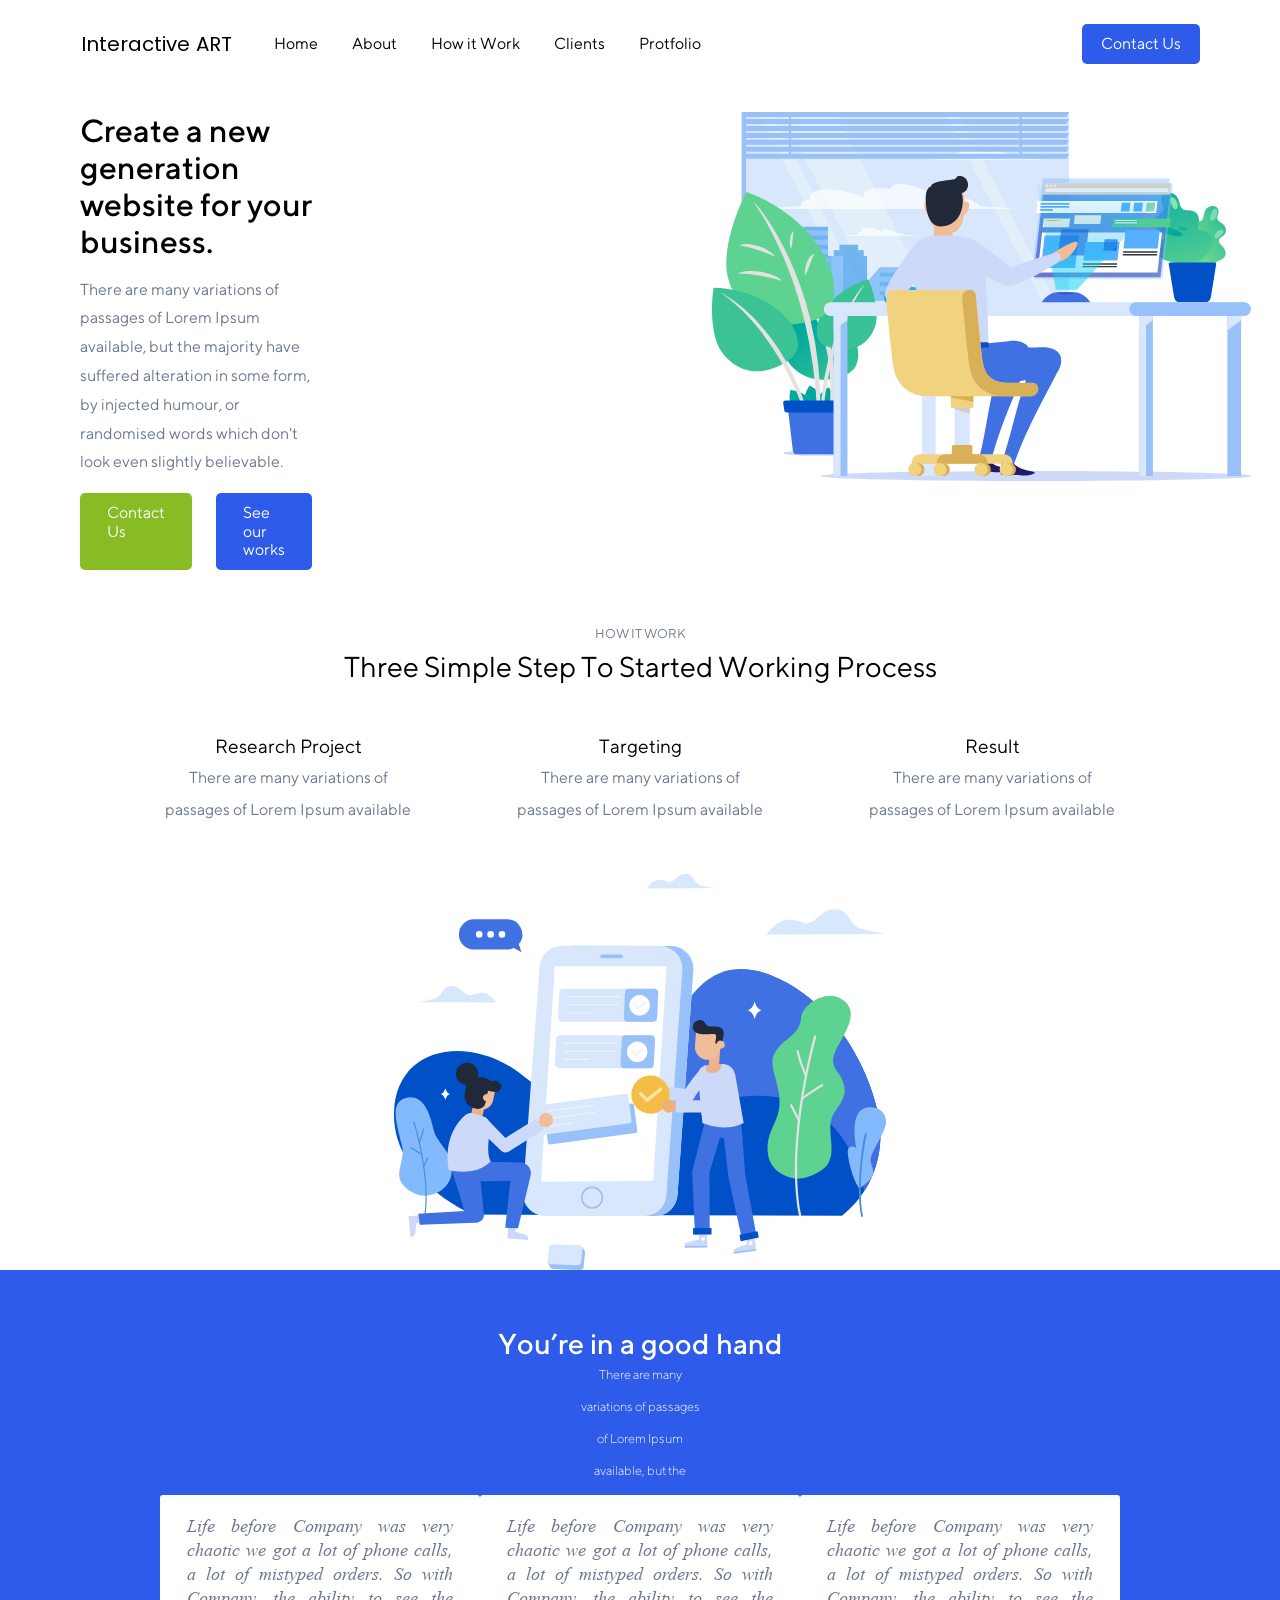
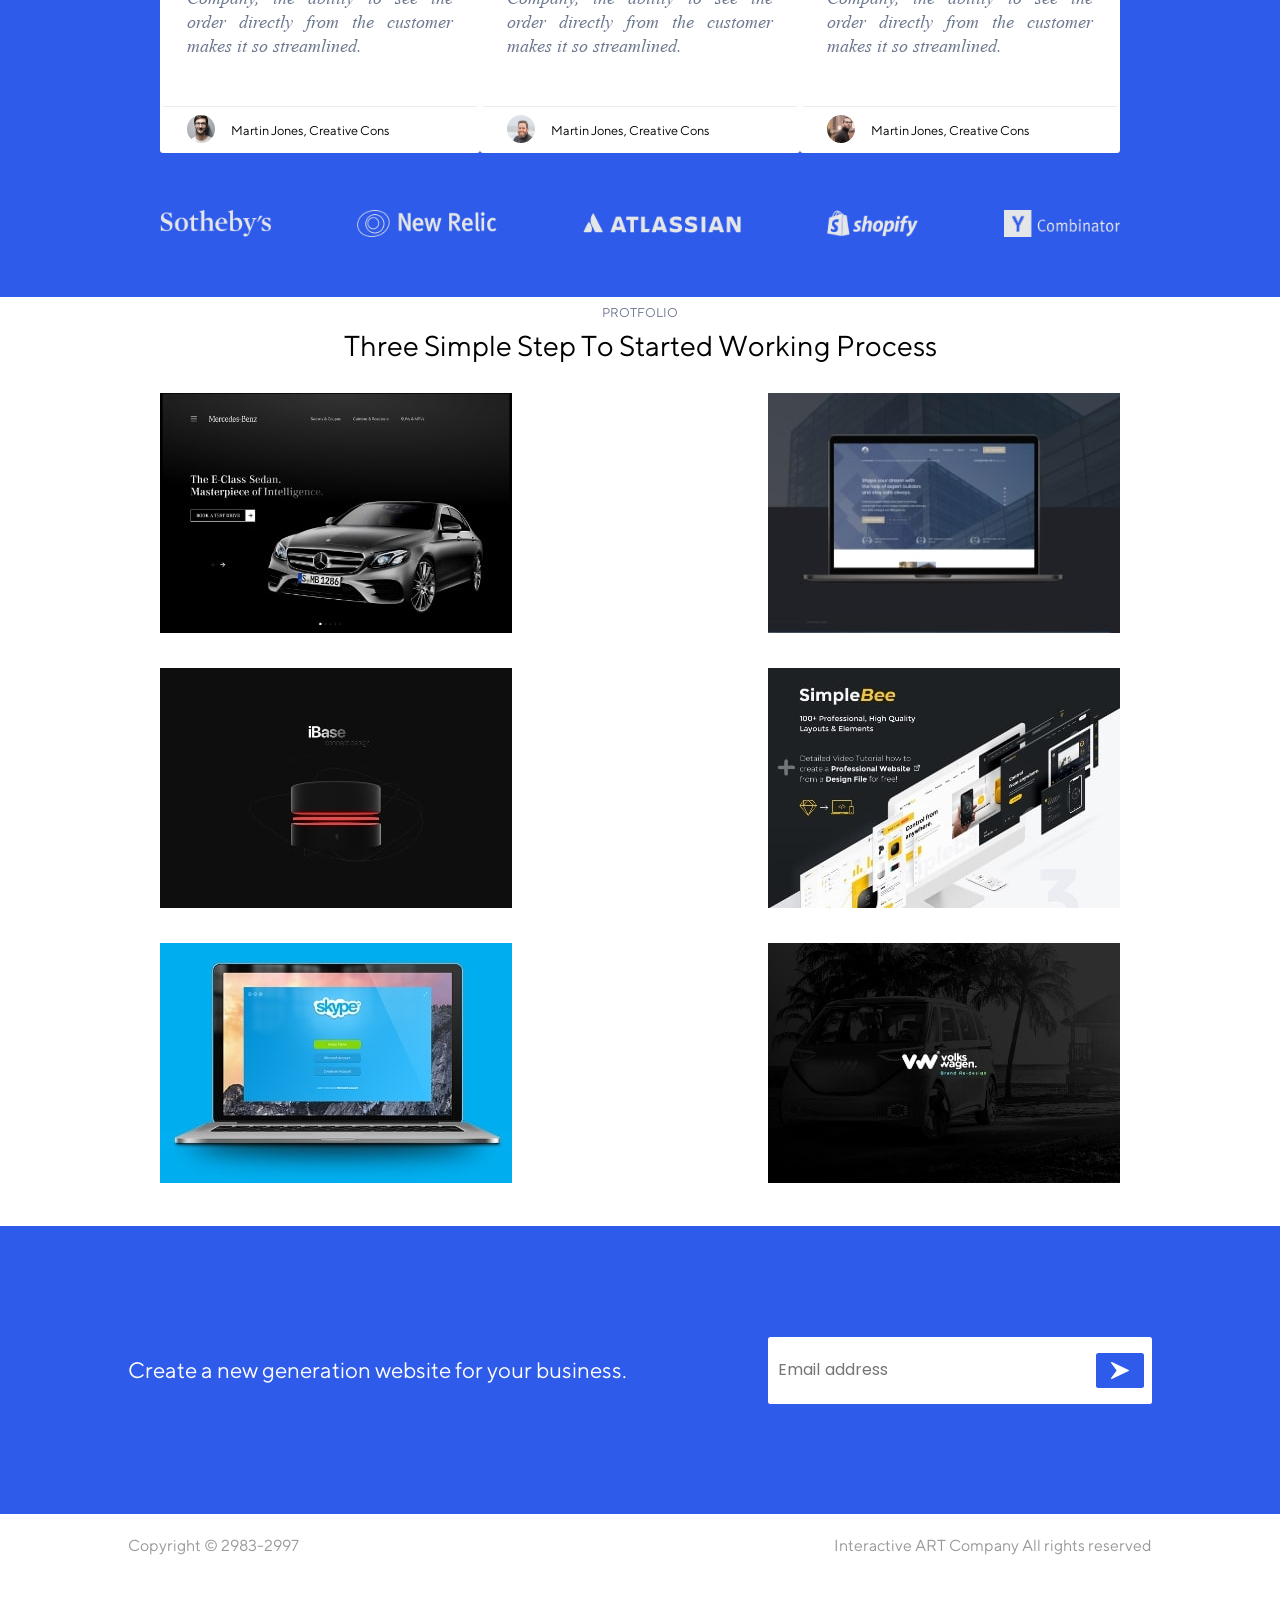
==== index/index.html @ 23b4aae1 "Top Header Done" ====
<!DOCTYPE html>
<html lang="en" dir="ltr">
<head>
    <meta charset="UTF-8">
    <meta name="viewport" content="width=device-width, initial-scale=1.0">
    <title>FlexBox Project</title>

    <link rel="stylesheet" href="../styles/root.css">
    <link rel="stylesheet" href="../styles/normalization.css">
    <link rel="stylesheet" href="../styles/AddFonts.css">
    <link rel="stylesheet" href="../styles/headerstyle.css">
    <link rel="stylesheet" href="../styles/mainstyle.css">
    <link rel="stylesheet" href="../styles/footerstyle.css">
    <link rel="stylesheet" href="../styles/TransationANDannimations.css">
    <link rel="stylesheet" href="../styles/Header_Responsivebility.css">

    <link rel="icon" href="../images/fav_icon.png">
</head>
<body>
    <header class="mainheader">
        <header class="nav_header none_selectionabe">
            <nav class="nav_container_mainheader">
                <a href="#">Interactive ART</a>
                <div>
                    <a href="#">Home</a>
                    <a href="#">About</a>
                    <a href="#">How it Work</a>
                    <a href="#">Clients</a>
                    <a href="#">Protfolio</a>
                </div>
            </nav>
            <a href="#">
                <nav class="connectUs_container_button_mainheader">
                     Contact Us
                </nav>
                <nav class="sildeBar_mainheader Menu openMenu">
                    <svg xmlns="http://www.w3.org/2000/svg"  viewBox="0 0 48 48" width="48px" height="48px"><linearGradient id="ULyvxr9k_jV3hToEf4Ujga" x1="12.066" x2="34.891" y1=".066" y2="22.891" gradientUnits="userSpaceOnUse"><stop offset=".237" stop-color="#3bc9f3"/><stop offset=".85" stop-color="#1591d8"/></linearGradient><path fill="url(#ULyvxr9k_jV3hToEf4Ujga)" d="M43,15H5c-1.1,0-2-0.9-2-2v-2c0-1.1,0.9-2,2-2h38c1.1,0,2,0.9,2,2v2C45,14.1,44.1,15,43,15z"/><linearGradient id="ULyvxr9k_jV3hToEf4Ujgb" x1="12.066" x2="34.891" y1="12.066" y2="34.891" gradientUnits="userSpaceOnUse"><stop offset=".237" stop-color="#3bc9f3"/><stop offset=".85" stop-color="#1591d8"/></linearGradient><path fill="url(#ULyvxr9k_jV3hToEf4Ujgb)" d="M43,27H5c-1.1,0-2-0.9-2-2v-2c0-1.1,0.9-2,2-2h38c1.1,0,2,0.9,2,2v2C45,26.1,44.1,27,43,27z"/><linearGradient id="ULyvxr9k_jV3hToEf4Ujgc" x1="12.066" x2="34.891" y1="24.066" y2="46.891" gradientUnits="userSpaceOnUse"><stop offset=".237" stop-color="#3bc9f3"/><stop offset=".85" stop-color="#1591d8"/></linearGradient><path fill="url(#ULyvxr9k_jV3hToEf4Ujgc)" d="M43,39H5c-1.1,0-2-0.9-2-2v-2c0-1.1,0.9-2,2-2h38c1.1,0,2,0.9,2,2v2C45,38.1,44.1,39,43,39z"/></svg>
               </nav>
               <nav class="sildeBar_mainheader Menu closeMenu">
                    
               </nav>
             </a>
        </header>
        <header class="description_container">
            <div class="details_container_header">
                <div>Create a new generation website for your business.</div>
                <div>There are many variations of passages of Lorem Ipsum available, but the majority have suffered alteration in some form, by injected humour, or randomised words which don't look even slightly believable.</div>
                <div class="buttonSet_header none_selectionabe">
                    <a href="#" class="ContactUs_header_description">
                        <div>Contact Us</div>
                    </a>
                    <a href="#" class="SeeOurWork_header_description">
                        <div>See our works</div>
                    </a>
                </div>
            </div>
            <div class="image_container_header">
                <img src="../images/header_img.svg" alt="not important image" id="image_header">
            </div>
        </header>
    </header>

    <main class="mainmain">
        <main class="How_itWork_container_mainmain">

            <div class="maintile_howitWork">
                <div class="minmmal_tilte">HOW IT WORK</div>
                <div class="indetailtitle_container">Three Simple Step To Started Working Process</div>
            </div>

            <div class="ourgoals_mainmain">
                <div class="ourgoalText_container">
                    <div>Research Project</div>
                    <div>There are many variations of 
                        passages of Lorem Ipsum available</div>
                </div>

                <div class="ourgoalText_container">
                    <div>Targeting</div>
                    <div>There are many variations of 
                        passages of Lorem Ipsum available</div>
                </div>

                <div class="ourgoalText_container">
                    <div>Result</div>
                    <div>There are many variations of 
                        passages of Lorem Ipsum available</div>
                </div>
            </div>   

            <div class="image_howit_container_mainmain">
                <img src="../images/main_img.svg" alt="not important image" id="image_howit">
            </div>         
        </main>

        <main class="oursponsor_container_mainmain">
            <main class="maintilte_oursponsors_container">
                <div id="title_oursponsors">
                    You’re in a good hand
                </div>
                <div id="title_oursponsors_details">
                    There are many variations of passages of Lorem Ipsum available, 
                    but the majority have suffered.
                </div>      
            </main>


            <main class="pin_comments_container_mainmain ">

                <div class="pin_comments_box">
                    <div class="comment_text">
                        Life before Company was very chaotic we got a lot of phone calls, a lot of mistyped orders. So with Company, the ability to see the order directly from the customer makes it so streamlined.
                    </div>
                    <div class="comment_footer">
                        <div class="profile_icon_pincomment">
                            <img src="../images/person_1.png" alt="">
                        </div>
                        <div class="username_pincomment">
                            Martin Jones, Creative Cons
                        </div>
                    </div>

                </div>

                <div class="pin_comments_box">
                    <div class="comment_text">
                        Life before Company was very chaotic we got a lot of phone calls, a lot of mistyped orders. So with Company, the ability to see the order directly from the customer makes it so streamlined.
                    </div>
                    <div class="comment_footer">
                        <div class="profile_icon_pincomment">
                            <img src="../images/person_2.png" alt="">
                        </div>
                        <div class="username_pincomment">
                            Martin Jones, Creative Cons
                        </div>
                    </div>

                </div>

                <div class="pin_comments_box">
                    <div class="comment_text">
                        Life before Company was very chaotic we got a lot of phone calls, a lot of mistyped orders. So with Company, the ability to see the order directly from the customer makes it so streamlined.
                    </div>
                    <div class="comment_footer">
                        <div class="profile_icon_pincomment">
                            <img src="../images/person_3.png" alt="">
                        </div>
                        <div class="username_pincomment">
                            Martin Jones, Creative Cons
                        </div>
                    </div>

                </div>

            </main>


            <main class="sponsros_icon none_selectionabe">
                <a class="sponsorsicon_image" href="#">
                    <svg xmlns="http://www.w3.org/2000/svg" xmlns:xlink="http://www.w3.org/1999/xlink" width="111.358" height="26.824" viewBox="0 0 111.358 26.824"><image width="111.358" height="26.824" xlink:href="[data-uri]"/></svg>                </a>

                <a class="sponsorsicon_image" href="#">
                    <img src="../images/NewRelicLogo.svg" alt="NewRelicLogo">
                </a>

                <a class="sponsorsicon_image" href="#">
                    <img src="../images/atlassianLogo.svg" alt="atlassianLogo">
                </a>

                <a class="sponsorsicon_image" href="#">
                    <img src="../images/ShopifyLogo.svg" alt="ShopifyLogo">
                </a>

                <a class="sponsorsicon_image" href="#">
                    <img src="../images/Combiantor.svg" alt="Y_Combiantor_Logo">
                </a>
            </main>


        </main> 

        <main class="protfolio_container_mainmain">
            <main class="title_protfolio_container_mainmain">
                <div class="minmmal_tilte">PROTFOLIO</div>
                <div class="indetailtitle_container">Three Simple Step To Started Working Process</div>
            </main>

            <main class="sampleImages_container none_selectionabe">

                <div class="sampleImage" id="image_1">
                    <img src="../images/Benz.jpg" alt="sample_image">
                </div>
                <div class="sampleImage" id="image_2">
                    <img src="../images/Laptop.jpg" alt="sample_image">
                </div>
                <div class="sampleImage" id="image_3">
                    <img src="../images/Ibase.jpg" alt="sample_image">
                </div>
                <div class="sampleImage" id="image_4">
                    <img src="../images/SimpleBee.jpg" alt="sample_image">
                </div>
                <div class="sampleImage" id="image_5">
                    <img src="../images/Skype.jpg" alt="sample_image">
                </div>
                <div class="sampleImage" id="image_6">
                    <img src="../images/WW_volksWagen.jpg" alt="sample_image">
                </div>

            </main>
        </main>
    </main>

    <footer class="mainfooter">
        <footer class="send_email_container_mainfooter">
            <div class="label_sendemail_container">
                Create a new generation website for your business.
            </div>
            <form class="sendemail_box_container" method="get" action="#">
                <input class="emailbox" type="email" placeholder="Email address">
                <div class="button_reset_container">                   
                    <button class="button_class" type="reset">
                        <img src="..//images/RightRowIcon.svg" alt="icon">
                        <!-- <svg xmlns="http://www.w3.org/2000/svg" width="18.504" height="17.181" viewBox="0 0 18.504 17.181"><g transform="translate(0 -16.021)"><g transform="translate(0 16.02)"><path d="M18.121,24.01.939,16.08a.664.664,0,0,0-.79.185.657.657,0,0,0-.016.812l5.65,7.534L.133,32.144a.661.661,0,0,0,.8,1L18.12,25.21a.661.661,0,0,0,0-1.2Z" transform="translate(0 -16.02)" fill="#fff"/></g></g></svg> -->
                    </button>
                </div>
            </form>
        </footer>

        <footer class="copy_right_details_container">
            <a class="copy_right_link" href="#">
                Copyright <span>&#169;</span> 2983-2997
            </a>
            <a class="copy_right_text" href="#">
                Interactive ART Company  All rights reserved
            </a>
        </footer>

    </footer>
</body>
</html>
---- styles/root.css ----
:root{
    /*Buttons Config*/
    --BUT_border_radius : 5px;
    --BUT_text_color : white;
    --BUT_font_familly : "TTNorms_Regular" , sans-serif;


    /*Colors*/
    --sea_blue : #2F5BEA;
    --the_gray : #6C7890;
    --the_low_green : #87BC25;
    --the_main_text_color : black;


    --the_line_height : 1.8rem;
}

body{
    padding: 1.5rem 0;
    display: flex;
    flex-direction: column;
    width: 100%;
    height: 100%;
    gap: 0.5rem;
}
*{
    box-sizing: border-box;
}
.none_selectionabe{
    user-select: none;
}
.pin_comments_box >.comment_footer{
    user-select: none;
}
img{
    user-select: none;
}
---- styles/normalization.css ----
/* Normalzation CSS:/*
/* Start : /*

/*! normalize.css v8.0.1 | MIT License | github.com/necolas/normalize.css */

/* Document
   ========================================================================== */

/**
 * 1. Correct the line height in all browsers.
 * 2. Prevent adjustments of font size after orientation changes in iOS.
 */

 html {
    line-height: 1.15; /* 1 */
    -webkit-text-size-adjust: 100%; /* 2 */
  }
  
  /* Sections
     ========================================================================== */
  
  /**
   * Remove the margin in all browsers.
   */
  
  body {
    margin: 0;
  }
  
  /**
   * Render the `main` element consistently in IE.
   */
  
  main {
    display: block;
  }
  
  /**
   * Correct the font size and margin on `h1` elements within `section` and
   * `article` contexts in Chrome, Firefox, and Safari.
   */
  
  h1 {
    font-size: 2em;
    margin: 0.67em 0;
  }
  
  /* Grouping content
     ========================================================================== */
  
  /**
   * 1. Add the correct box sizing in Firefox.
   * 2. Show the overflow in Edge and IE.
   */
  
  hr {
    box-sizing: content-box; /* 1 */
    height: 0; /* 1 */
    overflow: visible; /* 2 */
  }
  
  /**
   * 1. Correct the inheritance and scaling of font size in all browsers.
   * 2. Correct the odd `em` font sizing in all browsers.
   */
  
  pre {
    font-family: monospace, monospace; /* 1 */
    font-size: 1em; /* 2 */
  }
  
  /* Text-level semantics
     ========================================================================== */
  
  /**
   * Remove the gray background on active links in IE 10.
   */
  
  a {
    background-color: transparent;
  }
  
  /**
   * 1. Remove the bottom border in Chrome 57-
   * 2. Add the correct text decoration in Chrome, Edge, IE, Opera, and Safari.
   */
  
  abbr[title] {
    border-bottom: none; /* 1 */
    text-decoration: underline; /* 2 */
    text-decoration: underline dotted; /* 2 */
  }
  
  /**
   * Add the correct font weight in Chrome, Edge, and Safari.
   */
  
  b,
  strong {
    font-weight: bolder;
  }
  
  /**
   * 1. Correct the inheritance and scaling of font size in all browsers.
   * 2. Correct the odd `em` font sizing in all browsers.
   */
  
  code,
  kbd,
  samp {
    font-family: monospace, monospace; /* 1 */
    font-size: 1em; /* 2 */
  }
  
  /**
   * Add the correct font size in all browsers.
   */
  
  small {
    font-size: 80%;
  }
  
  /**
   * Prevent `sub` and `sup` elements from affecting the line height in
   * all browsers.
   */
  
  sub,
  sup {
    font-size: 75%;
    line-height: 0;
    position: relative;
    vertical-align: baseline;
  }
  
  sub {
    bottom: -0.25em;
  }
  
  sup {
    top: -0.5em;
  }
  
  /* Embedded content
     ========================================================================== */
  
  /**
   * Remove the border on images inside links in IE 10.
   */
  
  img {
    border-style: none;
  }
  
  /* Forms
     ========================================================================== */
  
  /**
   * 1. Change the font styles in all browsers.
   * 2. Remove the margin in Firefox and Safari.
   */
  
  button,
  input,
  optgroup,
  select,
  textarea {
    font-family: inherit; /* 1 */
    font-size: 100%; /* 1 */
    line-height: 1.15; /* 1 */
    margin: 0; /* 2 */
  }
  
  /**
   * Show the overflow in IE.
   * 1. Show the overflow in Edge.
   */
  
  button,
  input { /* 1 */
    overflow: visible;
  }
  
  /**
   * Remove the inheritance of text transform in Edge, Firefox, and IE.
   * 1. Remove the inheritance of text transform in Firefox.
   */
  
  button,
  select { /* 1 */
    text-transform: none;
  }
  
  /**
   * Correct the inability to style clickable types in iOS and Safari.
   */
  
  button,
  [type="button"],
  [type="reset"],
  [type="submit"] {
    -webkit-appearance: button;
  }
  
  /**
   * Remove the inner border and padding in Firefox.
   */
  
  button::-moz-focus-inner,
  [type="button"]::-moz-focus-inner,
  [type="reset"]::-moz-focus-inner,
  [type="submit"]::-moz-focus-inner {
    border-style: none;
    padding: 0;
  }
  
  /**
   * Restore the focus styles unset by the previous rule.
   */
  
  button:-moz-focusring,
  [type="button"]:-moz-focusring,
  [type="reset"]:-moz-focusring,
  [type="submit"]:-moz-focusring {
    outline: 1px dotted ButtonText;
  }
  
  /**
   * Correct the padding in Firefox.
   */
  
  fieldset {
    padding: 0.35em 0.75em 0.625em;
  }
  
  /**
   * 1. Correct the text wrapping in Edge and IE.
   * 2. Correct the color inheritance from `fieldset` elements in IE.
   * 3. Remove the padding so developers are not caught out when they zero out
   *    `fieldset` elements in all browsers.
   */
  
  legend {
    box-sizing: border-box; /* 1 */
    color: inherit; /* 2 */
    display: table; /* 1 */
    max-width: 100%; /* 1 */
    padding: 0; /* 3 */
    white-space: normal; /* 1 */
  }
  
  /**
   * Add the correct vertical alignment in Chrome, Firefox, and Opera.
   */
  
  progress {
    vertical-align: baseline;
  }
  
  /**
   * Remove the default vertical scrollbar in IE 10+.
   */
  
  textarea {
    overflow: auto;
  }
  
  /**
   * 1. Add the correct box sizing in IE 10.
   * 2. Remove the padding in IE 10.
   */
  
  [type="checkbox"],
  [type="radio"] {
    box-sizing: border-box; /* 1 */
    padding: 0; /* 2 */
  }
  
  /**
   * Correct the cursor style of increment and decrement buttons in Chrome.
   */
  
  [type="number"]::-webkit-inner-spin-button,
  [type="number"]::-webkit-outer-spin-button {
    height: auto;
  }
  
  /**
   * 1. Correct the odd appearance in Chrome and Safari.
   * 2. Correct the outline style in Safari.
   */
  
  [type="search"] {
    -webkit-appearance: textfield; /* 1 */
    outline-offset: -2px; /* 2 */
  }
  
  /**
   * Remove the inner padding in Chrome and Safari on macOS.
   */
  
  [type="search"]::-webkit-search-decoration {
    -webkit-appearance: none;
  }
  
  /**
   * 1. Correct the inability to style clickable types in iOS and Safari.
   * 2. Change font properties to `inherit` in Safari.
   */
  
  ::-webkit-file-upload-button {
    -webkit-appearance: button; /* 1 */
    font: inherit; /* 2 */
  }
  
  /* Interactive
     ========================================================================== */
  
  /*
   * Add the correct display in Edge, IE 10+, and Firefox.
   */
  
  details {
    display: block;
  }
  
  /*
   * Add the correct display in all browsers.
   */
  
  summary {
    display: list-item;
  }
  
  /* Misc
     ========================================================================== */
  
  /**
   * Add the correct display in IE 10+.
   */
  
  template {
    display: none;
  }
  
  /**
   * Add the correct display in IE 10.
   */
  
  [hidden] {
    display: none;
  }
/* Normalzation CSS----/*
/* END : */
---- styles/AddFonts.css ----
@font-face {
    font-family: "Times_new_roman_italic";
    src: url("../fonts/Times_new_roman_italic.ttf") format("truetype");
}
@font-face {
    font-family: "TTNorms_Light";
    src: url("../fonts/TTNorms_Light.otf") format("opentype");
}
@font-face {
    font-family: "TTNorms_Medium";
    src: url("../fonts/TTNorms_Medium.otf") format("opentype");
}
@font-face {
    font-family: "TTNorms_Regular";
    src: url("../fonts/TTNorms_Regular.otf") format("opentype");
}
@font-face {
    font-family: "Pop_ins";
    src: url("../fonts/Poppins_Regular.ttf") format("truetype");
}
---- styles/headerstyle.css ----
a{
    text-decoration: none;
    color: black;
}
.mainheader{
    display: flex;
    flex-direction:column ;
    padding: 0px  5rem;
    margin-bottom: 2.5rem;
    width: 100%;
    gap: 3rem;
}


.nav_header{
    display: flex;      
    width: 100%;
    flex-direction: row;
    justify-content: space-between;
}


.nav_container_mainheader{
    display: flex;
    flex-direction: row;
    align-items: center;
    gap: 2.5rem;
}
.nav_container_mainheader>a{
    font-family: "Pop_ins";
    font-size: 1.25rem;
    font-weight: 300;
    border-radius: 100px;
    border: 1px solid transparent;
}
.nav_container_mainheader>div{
    font-family: "TTNorms_Regular";
    font-size: 1rem;
    display: flex;
    flex-direction: row;
    gap: 2rem;
}
.nav_container_mainheader>div>*{
    border-radius: 10px;
    border: 1px solid transparent;
}

.nav_header>a{
    height: 100% !important;

}
.connectUs_container_button_mainheader{
    color: var(--BUT_text_color);
    font-size: 1rem;
    font-family: "TTNorms_Regular";
    background-color: var(--sea_blue);
    border: 0.2rem solid transparent;
    border-radius: var(--BUT_border_radius);
    padding: 0.5rem 1rem;
}
svg{
    width : 100%;
}
.Menu{
    display: none;
    height: 100%;
}


.description_container{
    display: flex;
    flex-direction: row;
    width: 100%;
    gap:25rem;
    justify-content: space-between;
}


.details_container_header{
    align-self: center;
    display: flex;
    flex-direction: column;
    gap: 1rem;
    align-items: flex-start;
    width: 100%;
}
.details_container_header>div:nth-child(1){
    font-family: "TTNorms_Medium";
    font-size: 2rem;
}
.details_container_header>div:nth-child(2){
    font-family: "TTNorms_Regular";
    font-size: 1rem;
    color: var(--the_gray);
    line-height: var(--the_line_height);
}
.buttonSet_header{
    display: flex;
    flex-direction: row;
    justify-content: flex-start;
    gap: 1.5rem;
    width: 100%;


}
.buttonSet_header a{
    color: var(--BUT_text_color);
    font-size: 1rem;
    font-family: "TTNorms_Regular";
    border: 0.2rem solid transparent; 
    border-radius: var(--BUT_border_radius);
    padding: 0.5rem 1.5rem; 
}
.buttonSet_header >a:nth-child(1){
    background-color: var(--the_low_green);

}
.buttonSet_header >a:nth-child(2){
    background-color: var(--sea_blue);

}


.image_container_header{

}


#image_header{

}
---- styles/mainstyle.css ----
.mainmain{
    width: 100%;
    height: 2200px;
    display: flex;
    flex-direction: column;
    justify-content: space-around;
    align-items: center;
}


.How_itWork_container_mainmain{
    display: flex;
    flex-direction: column;
    gap:3rem;
    justify-content: center;
    width: 100%;
    padding: 0 10rem;

}


.maintile_howitWork{
    width: 100%;
    display: flex;
    flex-direction: column;
    align-items: center;
    justify-content: space-between;
    line-height: 2rem;
}


.minmmal_tilte{
    font-family: "TTNorms_Regular";
    font-size: 0.8rem;
    color: var(--the_gray);
    text-align: center;
}


.indetailtitle_container{
    font-family: "TTNorms_Regular";
    font-size: 1.8rem;


}


.ourgoals_mainmain{
    display: flex;
    flex-direction: row;
    width: 100%;
    justify-content: space-between;


}
.ourgoalText_container{
    width: 16rem;
    display: flex;
    flex-direction: column;
    align-items: center;
    justify-content: space-between;
    line-height: 2rem;
}

.ourgoalText_container>div:nth-child(odd){
    font-size: 1.2rem;
    color: black;
    font-family: "TTNorms_Regular";
}

.ourgoalText_container>div:nth-child(even){
    font-size: 1rem;
    color: var(--the_gray);
    font-family: "TTNorms_Regular";
    text-align: center;
}
.image_howit_container_mainmain{
    width: 100%;
    display: flex;
    flex-direction: column;
    align-items: center;
}


#image_howit{

}





.oursponsor_container_mainmain{
    width: 100%;
    height: 40rem;
    background-color: var(--sea_blue);
    display: flex;
    flex-direction: column;
    justify-content: space-evenly;
    align-items: center;
    padding: 0 10rem;
}


.maintilte_oursponsors_container{
    /* width: 100%; */
    display: flex;
    height: 7rem;
    flex-direction: column;
    text-align: center;
    justify-content: space-between;
    line-height: 2rem;
    
}


#title_oursponsors{
    font-size: 1.8rem;
    font-family: "TTNorms_Medium";
    color: white;
    
}


#title_oursponsors_details{
    color: white;
    font-size: 0.8rem;
    font-family: "TTNorms_Light";
    padding: 0 26rem;    
    
}


.pin_comments_container_mainmain{
    display: flex;
    flex-direction: row;
    justify-content: space-between;
    width: 100%;
}

.pin_comments_box{
    background-color: white;
    border: 0.2rem solid transparent;
    border-radius: 0.2rem;
    display: flex;
    flex-direction: column;
    justify-content: space-between;
    width: 20rem;
    gap: 2rem;
}

.comment_text{
    color: var(--the_gray);
    font-size: 1.1rem;
    text-align: justify;
    line-height: 1.5rem;
    font-family: "Times_new_roman_italic";
    padding: 1rem 1.5rem;

}

.comment_footer{
    display: flex;
    flex-direction: row;
    width: 100%;
    justify-content: flex-start;
    gap: 1rem;
    align-items: center;
    border-top: 1px solid #E8EBEF;
    padding: 0.5rem 1.5rem 0.2rem;

}

.profile_icon_pincomment{

}

.username_pincomment{
    font-family: "TTNorms_Regular";
    font-size: 0.8rem;
}

.sponsros_icon{
    display: flex;
    flex-direction: row;
    width: 100%;
    justify-content: space-between;
    align-items: center;
}



.protfolio_container_mainmain{
    display: flex;
    flex-direction: column;
    width: 100%;
    align-items: center;
    justify-content: space-between;
    gap: 2rem;
}


.title_protfolio_container_mainmain{
    width: 100%;
    display: flex;
    flex-direction: column;
    align-items: center;
    justify-content: space-between;
    line-height: 2rem;
}




/* .minmmal_tilte{

} */


 /* .indetailtitle_container{

 } */

 .sampleImages_container{
    display: flex;
    flex-wrap: wrap;
    flex-direction: row;
    width: 100%;
    padding: 0 10rem;
    justify-content: space-between ;
    line-height: 5rem;
    
 }


 .sampleImage{

 }


 #image_1{

 }


 #image_2{

 }


 #image_3{

 }


 #image_4{

 }


 #image_5{

 }


 #image_6{
    
 }
---- styles/footerstyle.css ----
.mainfooter{
    width: 100%;
}

.send_email_container_mainfooter{
    width: 100%;
    display: flex;
    flex-direction: row;
    align-items: center;
    justify-content: space-between;
    padding: 0 8rem;
    background-color: var(--sea_blue);
    height: 18rem;
}

.label_sendemail_container{
    font-family: "TTNorms_Regular";
    font-size: 1.4rem;
    color: white;
}

.sendemail_box_container{
    background-color: white;
    display: flex;
    flex-direction: row;
    justify-content: space-between;
    padding: 1rem 0.5rem;
    border-radius: 2.5px;
}
.emailbox{
    outline: none;
    border: none;
    font-family: "Pop_ins";
}
.emailbox::placeholder{
    font-family: "Pop_ins";
}
.button_reset_container{
    height: 2.2rem;
    width: 3rem;
}
.button_class{
    height: 2.2rem;
    width: 3rem;
    display: flex;
    justify-content: center;
    align-items: center;
    position: absolute;
    border: 1px solid transparent;
    border-radius: 2.5px;
    background-color: var(--sea_blue);
    cursor: pointer;
}

.copy_right_details_container{
    width: 100%;
    display: flex;
    flex-direction: row;
    justify-content: space-between;
    align-items: center;
    padding: 0 8rem;
    height: 4rem;

}
.copy_right_details_container>a{
    color: black;
    opacity: 0.4;
    font-size: 1rem;
    font-family: "TTNorms_Regular";
}

.copy_right_link{

}

.copy_right_text{
    
}
---- styles/TransationANDannimations.css ----
/* @keyframes sendEmail {
    0% {
        transform: translatex(0); 
    }
    100% {
        transform: translatex(20vw); 
    }
}

@keyframes bell_Ring {
    0% {
        transform: rotate(-3deg);
    
    }

    100%{
        transform: rotate(3deg);
    }
}

@keyframes sampleImageANIM{
    0%{
        opacity: 0;
        transform: rotate(-30deg);
    }
    100%{
        opacity: 1;
        transform: rotate(0deg);


    }
}
@keyframes pin_comments_boxANIM{
    0%{
        opacity: 0;
        transform: rotate(+30deg);
    }
    100%{
        opacity: 1;
        transform: rotate(0deg);
    }
}
@keyframes details_container_headerANIM{
    0%{
        opacity: 0;
        transform: rotate(90deg);
    }
    100%{
        opacity: 1;
        transform: rotate(0deg);


    }
}
@keyframes image_container_headerANIM{
    0%{
        opacity: 0;
        transform: rotate(-90deg);
    }
    100%{
        opacity: 1;
        transform: rotate(0deg);


    }
}
@keyframes navAnim{
    0%{
        scale: 0;
    }

    100%{
        scale:1;
    }
} */


/* Header Trans_Anim */

/* .nav_container_mainheader a{
    transition: background-color 250ms ease-out 100ms , color 250ms ease-out 0s;
    padding: 0.5rem 1rem;
}
.nav_container_mainheader  a:hover{
    background-color: #E3F2FD;
}   
.nav_container_mainheader  a:active{
    background-color: black;
    color: #FFC107;

}    */
/*button click*/
/* .connectUs_container_button_mainheader , .buttonSet_header>a{
    transition: all 250ms ease 0s;

}
.connectUs_container_button_mainheader:hover , .buttonSet_header>a:first-child:hover{ 
    background-color: #6d9620;
}
.connectUs_container_button_mainheader:hover , .buttonSet_header>a:last-child:hover{ 
    background-color: #212a8f;
}
.connectUs_container_button_mainheader:active , .buttonSet_header>a:active{ 
    background-color: black !important; 
    color: #FFC107;
} */



/*Main Trans_Anim*/
/* .ourgoalText_container{
    transition: background-color 250ms ease-out 100ms;  
}
.ourgoalText_container:hover{
    background-color: #E3F2FD;
    border-radius: 10px;
    animation: bell_Ring 100ms ease 110ms infinite alternate;
}
.sponsorsicon_image:hover{
    animation: bell_Ring 100ms ease 110ms infinite alternate;
} */

/*Footer Trans_Anim*/
/* .copy_right_details_container>a{
    transition: opacity 300ms ease 200ms;
}
.copy_right_details_container>a:hover{
    opacity: 1;
}
.sendemail_box_container{
    transition: box-shadow 300ms ease-in-out 150ms;
}
.sendemail_box_container:hover , .sendemail_box_container>input:focus{
    box-shadow:0 0 10px bisque ;
}
.sendemail_box_container .button_class{
    transition: background-color 100ms ease-out;
}
.sendemail_box_container .button_class:active{
    position: absolute;
    background-color: #64DD17;
    animation: sendEmail 2s ease-in-out forwards 100ms;
} */


/*startAnim*/

/* .sampleImage {
    animation: sampleImageANIM 1s ease 40ms 1  forwards;
}
.pin_comments_box{
    animation: pin_comments_boxANIM 1s ease 40ms 1  forwards;
    opacity: 0;
}
.details_container_header{
    opacity: 0;
    animation: details_container_headerANIM 1s ease 40ms 1  forwards;
    
}
.image_container_header>img{
    opacity: 0;
    animation: image_container_headerANIM 1s ease 40ms 1  forwards;

}
.nav_header{
    animation: navAnim 1.5s ease 40ms 1 forwards;
} */
---- styles/Header_Responsivebility.css ----
@media only screen and (max-width: 1200px) {

}

@media only screen and (max-width: 992px) {
    .nav_container_mainheader>div{
        gap: 1.5rem;
    }
    .connectUs_container_button_mainheader{
        display: none;
    }

    
}

@media only screen and (max-width: 768px) {
    .mainheader{
        padding: 0 2rem;
    }
    .nav_container_mainheader{
        gap: 1.2rem;
    }
    .nav_container_mainheader>div{
        font-size: 0.8em;
    }
    .nav_container_mainheader>a{
        font-size: 1rem;
    }
}

@media only screen and (max-width: 576px) {


    .connectUs_container_button_mainheader{
        display: none;
    }
    .Menu{
        display: block;
    }
    .openMenu{
        width: 2rem;
    }
    .closeMenu{
        display: none;
    }
    .nav_container_mainheader>div{
        display: none;
    }
    .mainheader{
        padding: 0 1rem;
    }
}
@media only screen and (max-width: 320px) {
    .nav_header{
        flex-direction: column-reverse;
    }
}
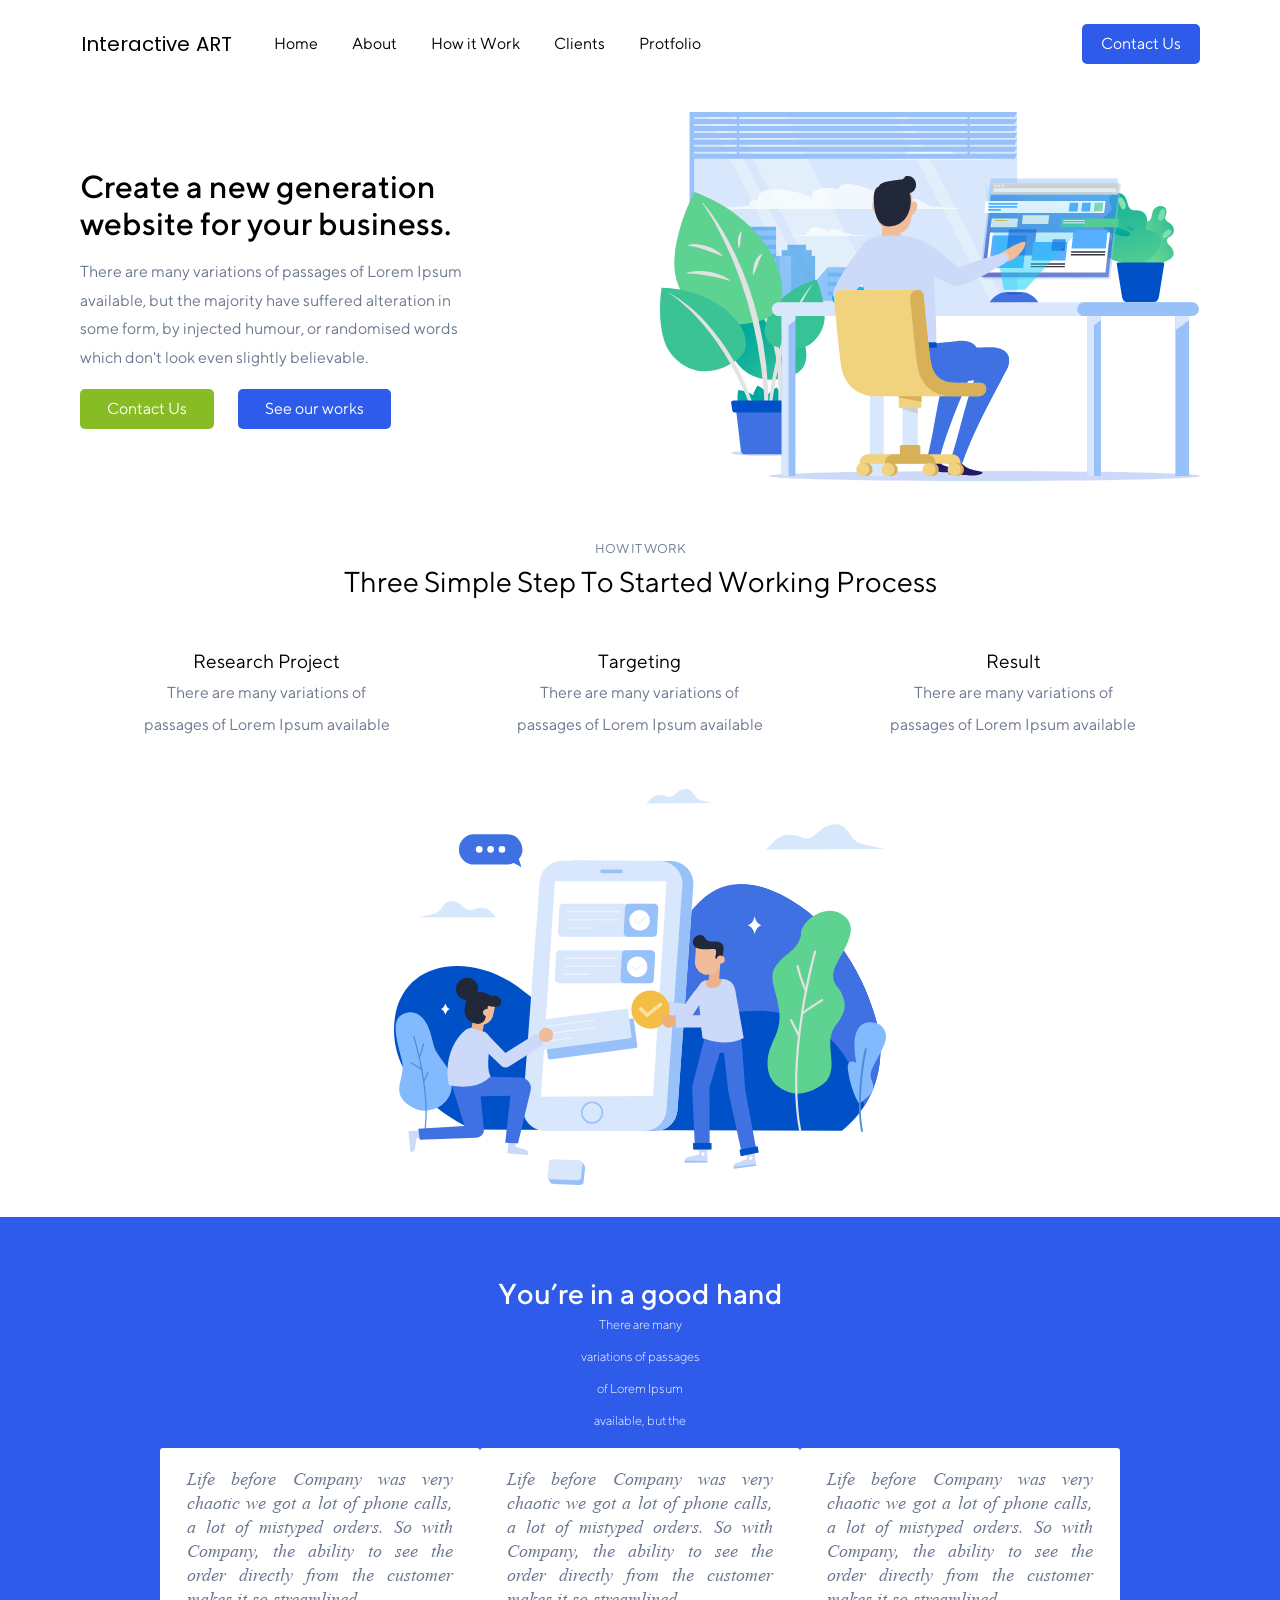
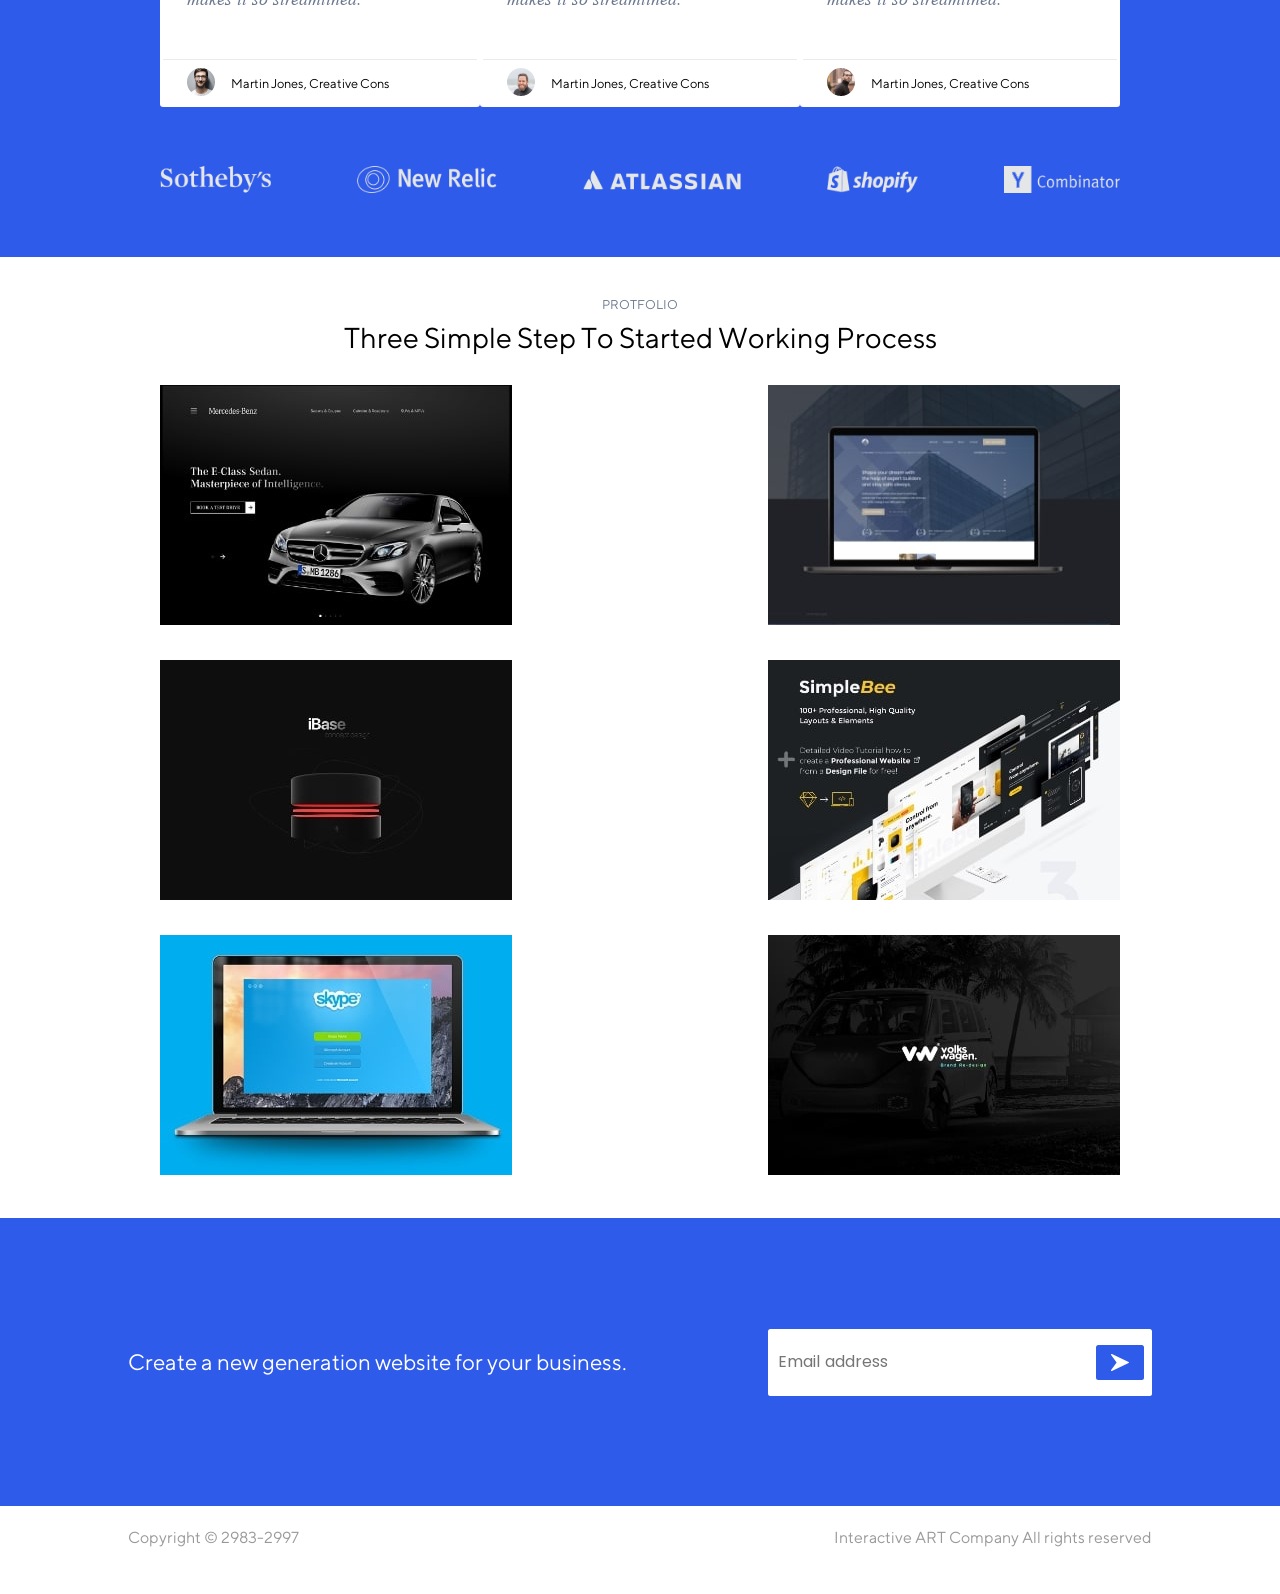
==== commit c3124dc7: "Top Main Done" ====
--- a/index/index.html
+++ b/index/index.html
@@ -13,6 +13,8 @@
     <link rel="stylesheet" href="../styles/footerstyle.css">
     <link rel="stylesheet" href="../styles/TransationANDannimations.css">
     <link rel="stylesheet" href="../styles/Header_Responsivebility.css">
+    <link rel="stylesheet" href="../styles/Main_Responsivebility.css">
+
 
     <link rel="icon" href="../images/fav_icon.png">
 </head>
--- a/styles/headerstyle.css
+++ b/styles/headerstyle.css
@@ -70,8 +70,6 @@
 .description_container{
     display: flex;
     flex-direction: row;
-    width: 100%;
-    gap:25rem;
     justify-content: space-between;
 }
 
@@ -81,8 +79,8 @@
     display: flex;
     flex-direction: column;
     gap: 1rem;
+    max-width: 24rem;
     align-items: flex-start;
-    width: 100%;
 }
 .details_container_header>div:nth-child(1){
     font-family: "TTNorms_Medium";
@@ -93,15 +91,13 @@
     font-size: 1rem;
     color: var(--the_gray);
     line-height: var(--the_line_height);
+
 }
 .buttonSet_header{
     display: flex;
     flex-direction: row;
     justify-content: flex-start;
     gap: 1.5rem;
-    width: 100%;
-
-
 }
 .buttonSet_header a{
     color: var(--BUT_text_color);
@@ -122,11 +118,9 @@
 
 
 .image_container_header{
-
 }
 
 
 #image_header{
 
 }
-
--- a/styles/mainstyle.css
+++ b/styles/mainstyle.css
@@ -1,11 +1,9 @@
-
 .mainmain{
-    width: 100%;
-    height: 2200px;
-    display: flex;
-    flex-direction: column;
-    justify-content: space-around;
-    align-items: center;
+    gap:2rem;
+    display: flex;
+    flex-direction: column;
+    align-items: center;
+
 }
 
 
@@ -13,10 +11,8 @@
     display: flex;
     flex-direction: column;
     gap:3rem;
-    justify-content: center;
-    width: 100%;
-    padding: 0 10rem;
-
+    width:100%;
+    padding: 0px  5rem;
 }
 
 
@@ -25,8 +21,8 @@
     display: flex;
     flex-direction: column;
     align-items: center;
-    justify-content: space-between;
-    line-height: 2rem;
+    line-height: 2rem;
+
 }
 
 
@@ -41,25 +37,23 @@
 .indetailtitle_container{
     font-family: "TTNorms_Regular";
     font-size: 1.8rem;
-
-
+    text-align: center;
 }
 
 
 .ourgoals_mainmain{
-    display: flex;
-    flex-direction: row;
-    width: 100%;
-    justify-content: space-between;
-
-
+    flex-wrap: wrap;
+    display: flex;
+    flex-direction: row;
+    width: 100%;
+    justify-content: space-around;
+    row-gap: 1rem;
 }
 .ourgoalText_container{
-    width: 16rem;
-    display: flex;
-    flex-direction: column;
-    align-items: center;
-    justify-content: space-between;
+    max-width: 16rem;
+    display: flex;
+    flex-direction: column;
+    align-items: center;
     line-height: 2rem;
 }
 
@@ -84,7 +78,7 @@
 
 
 #image_howit{
-
+    
 }
 
 
--- a/styles/Header_Responsivebility.css
+++ b/styles/Header_Responsivebility.css
@@ -1,5 +1,43 @@
 @media only screen and (max-width: 1200px) {
 
+    .description_container{
+        display: flex;
+        flex-direction: column;
+        gap: 1rem;
+        align-items: center;
+    }
+
+    .details_container_header{
+        justify-content: center;
+        align-items: center;
+        flex-direction: column;
+        gap: 1rem;
+        max-width: none;
+        text-align: center;
+    }
+    .details_container_header>div:nth-child(1){
+        font-family: "TTNorms_Medium";
+        font-size: 2rem;
+        width: 90%;
+    }
+    .details_container_header>div:nth-child(2){
+        font-family: "TTNorms_Regular";
+        font-size: 1rem;
+        color: var(--the_gray);
+        line-height: var(--the_line_height);
+        width: 70%;
+    }
+
+    .image_container_header{
+       display: flex;
+       justify-content: center;
+       align-items: center;
+    }
+    #image_header{
+        max-width: 100%;
+    }
+
+    
 }
 
 @media only screen and (max-width: 992px) {
@@ -9,8 +47,10 @@
     .connectUs_container_button_mainheader{
         display: none;
     }
+    .buttonSet_header{
+        display: none;
+    }
 
-    
 }
 
 @media only screen and (max-width: 768px) {
@@ -49,6 +89,12 @@
     .mainheader{
         padding: 0 1rem;
     }
+    .details_container_header>div:nth-child(1){
+        font-size: 1.5rem;
+    }
+    .details_container_header>div:nth-child(2){
+        font-size: 1rem;
+    }
 }
 @media only screen and (max-width: 320px) {
     .nav_header{
--- a/styles/Main_Responsivebility.css
+++ b/styles/Main_Responsivebility.css
@@ -0,0 +1,38 @@
+@media only screen and (max-width: 1200px) {
+
+}
+
+@media only screen and (max-width: 992px) {
+
+    #image_howit{
+        max-width: 100%;
+    }
+}
+
+@media only screen and (max-width: 768px) {
+    .How_itWork_container_mainmain{
+        padding: 0px 1rem;
+    }
+}
+
+@media only screen and (max-width: 576px) {
+
+    .minmmal_tilte{
+        font-size: 0.75rem;
+    }
+    .indetailtitle_container{
+        font-size: 1.5rem;
+    }
+    .maintile_howitWork{
+        width: 90%;
+    }
+    .ourgoalText_container>div:nth-child(1){
+        font-size: 1rem;
+    }
+    .ourgoalText_container>div:nth-child(2){
+        font-size: 0.85rem;
+    }
+}
+@media only screen and (max-width: 320px) {
+
+}
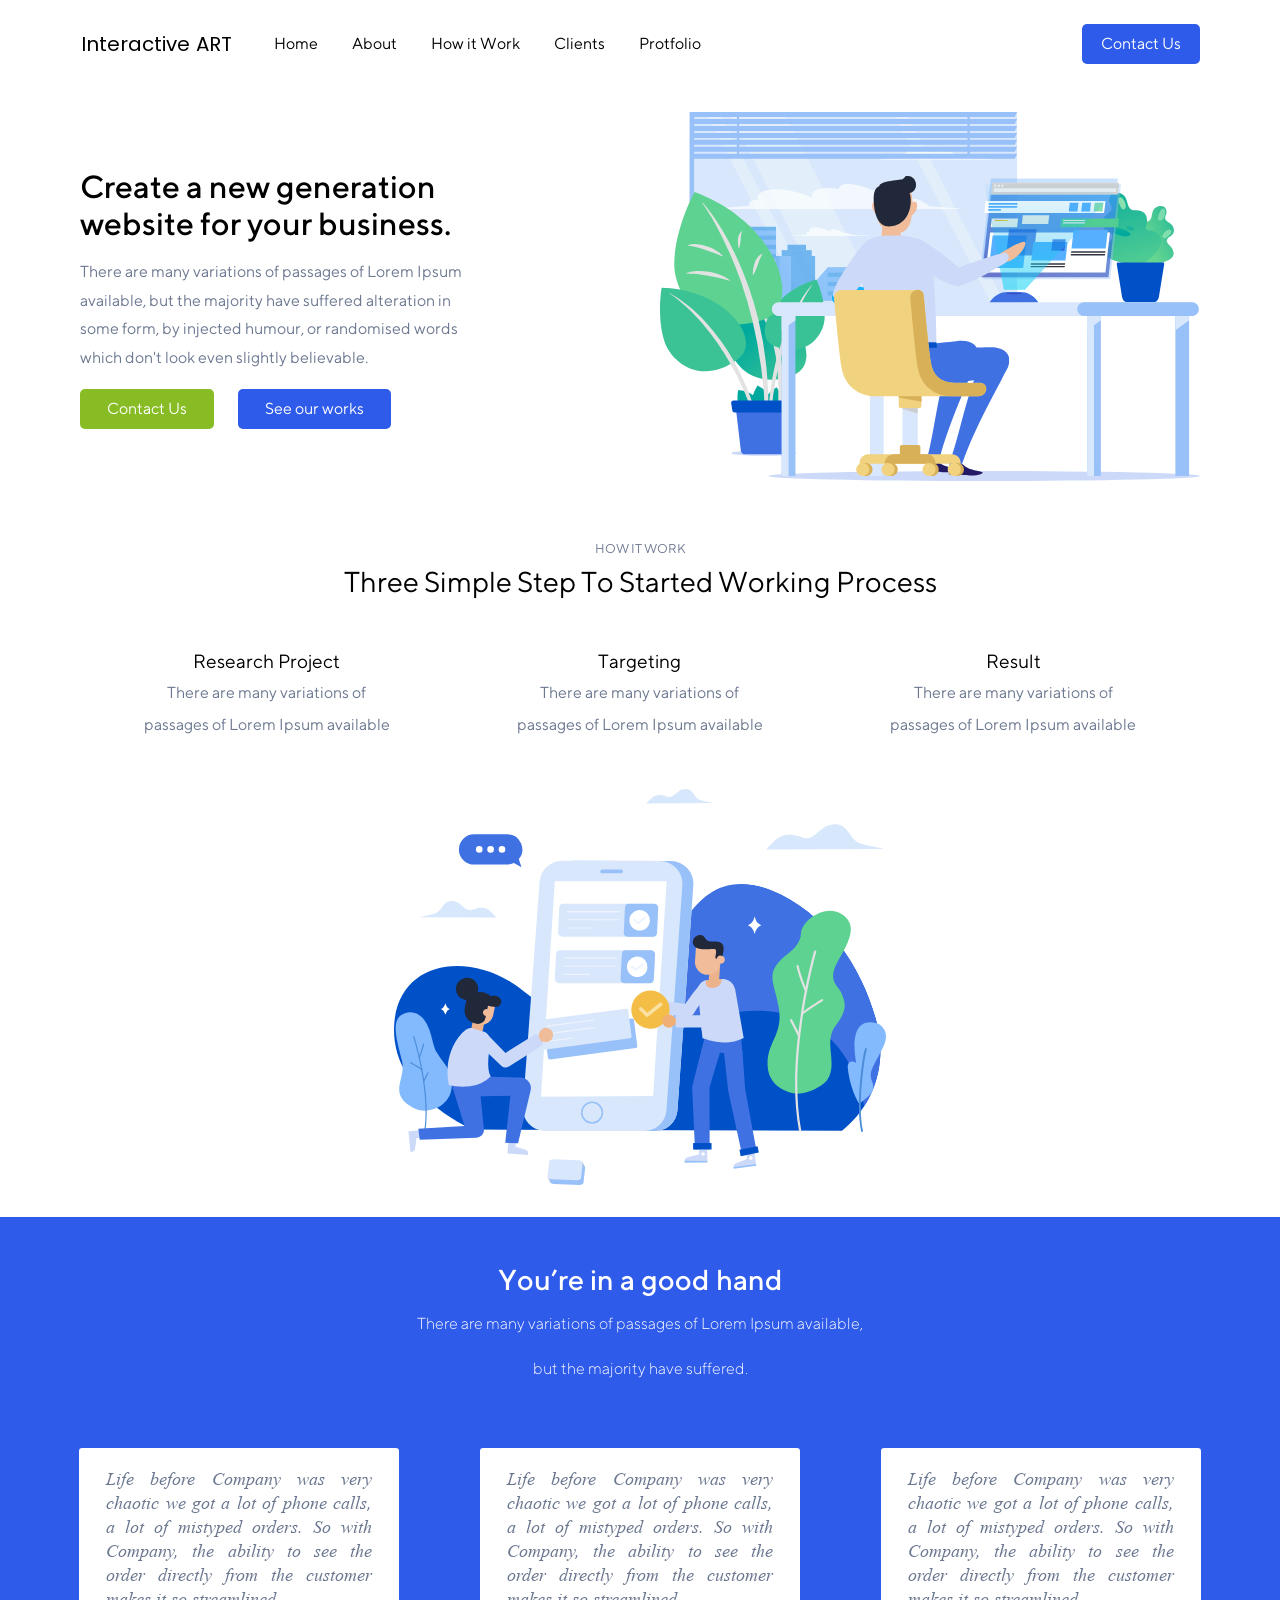
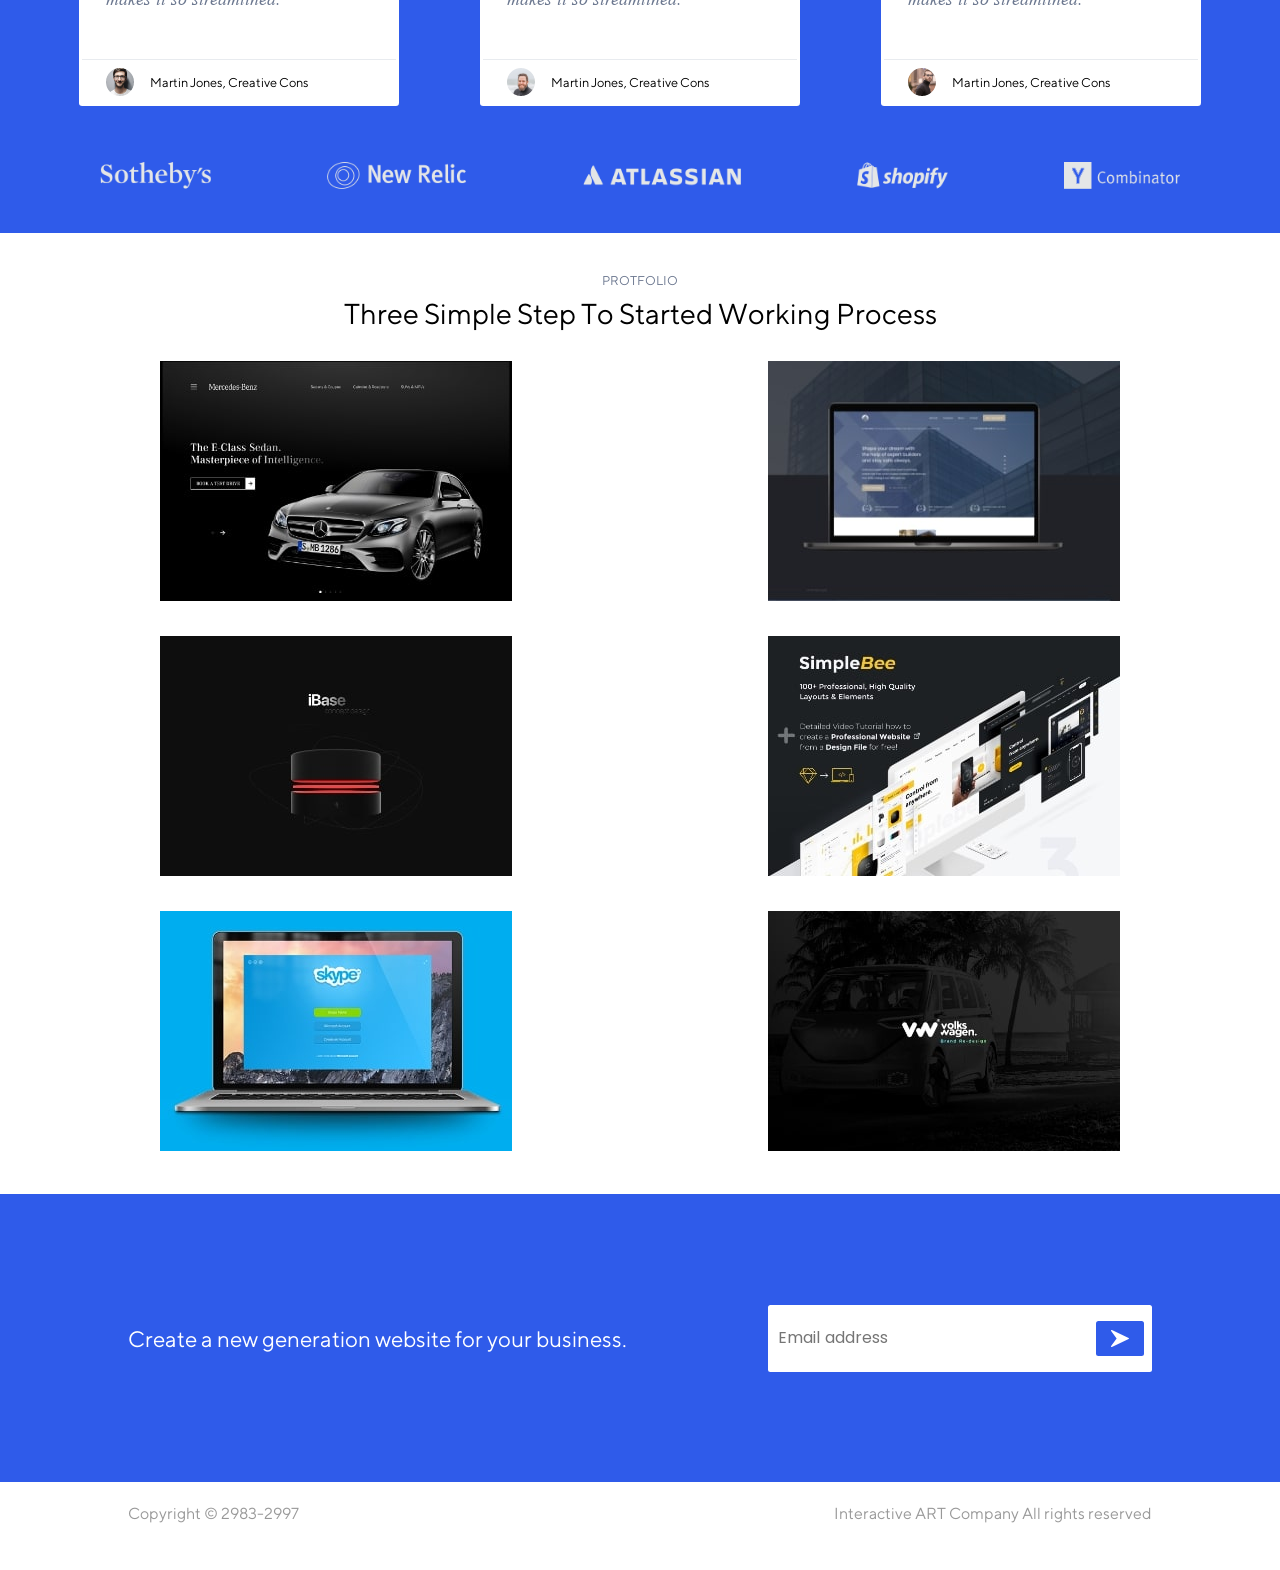
==== commit 9a54aaa8: "Middle Main Done" ====
--- a/index/index.html
+++ b/index/index.html
@@ -106,79 +106,75 @@
                 </div>      
             </main>
 
-
             <main class="pin_comments_container_mainmain ">
 
-                <div class="pin_comments_box">
-                    <div class="comment_text">
-                        Life before Company was very chaotic we got a lot of phone calls, a lot of mistyped orders. So with Company, the ability to see the order directly from the customer makes it so streamlined.
+                    <div class="pin_comments_box">
+                        <div class="comment_text">
+                            Life before Company was very chaotic we got a lot of phone calls, a lot of mistyped orders. So with Company, the ability to see the order directly from the customer makes it so streamlined.
+                        </div>
+                        <div class="comment_footer">
+                            <div class="profile_icon_pincomment">
+                                <img src="../images/person_1.png" alt="">
+                            </div>
+                            <div class="username_pincomment">
+                                Martin Jones, Creative Cons
+                            </div>
+                        </div>
+    
                     </div>
-                    <div class="comment_footer">
-                        <div class="profile_icon_pincomment">
-                            <img src="../images/person_1.png" alt="">
-                        </div>
-                        <div class="username_pincomment">
-                            Martin Jones, Creative Cons
-                        </div>
+    
+                    <div class="pin_comments_box">
+                        <div class="comment_text">
+                            Life before Company was very chaotic we got a lot of phone calls, a lot of mistyped orders. So with Company, the ability to see the order directly from the customer makes it so streamlined.
+                        </div>
+                        <div class="comment_footer">
+                            <div class="profile_icon_pincomment">
+                                <img src="../images/person_2.png" alt="">
+                            </div>
+                            <div class="username_pincomment">
+                                Martin Jones, Creative Cons
+                            </div>
+                        </div>
+    
                     </div>
-
-                </div>
-
-                <div class="pin_comments_box">
-                    <div class="comment_text">
-                        Life before Company was very chaotic we got a lot of phone calls, a lot of mistyped orders. So with Company, the ability to see the order directly from the customer makes it so streamlined.
+    
+                    <div class="pin_comments_box">
+                        <div class="comment_text">
+                            Life before Company was very chaotic we got a lot of phone calls, a lot of mistyped orders. So with Company, the ability to see the order directly from the customer makes it so streamlined.
+                        </div>
+                        <div class="comment_footer">
+                            <div class="profile_icon_pincomment">
+                                <img src="../images/person_3.png" alt="">
+                            </div>
+                            <div class="username_pincomment">
+                                Martin Jones, Creative Cons
+                            </div>
+                        </div>
+    
                     </div>
-                    <div class="comment_footer">
-                        <div class="profile_icon_pincomment">
-                            <img src="../images/person_2.png" alt="">
-                        </div>
-                        <div class="username_pincomment">
-                            Martin Jones, Creative Cons
-                        </div>
-                    </div>
-
-                </div>
-
-                <div class="pin_comments_box">
-                    <div class="comment_text">
-                        Life before Company was very chaotic we got a lot of phone calls, a lot of mistyped orders. So with Company, the ability to see the order directly from the customer makes it so streamlined.
-                    </div>
-                    <div class="comment_footer">
-                        <div class="profile_icon_pincomment">
-                            <img src="../images/person_3.png" alt="">
-                        </div>
-                        <div class="username_pincomment">
-                            Martin Jones, Creative Cons
-                        </div>
-                    </div>
-
-                </div>
-
-            </main>
-
-
+    
+            </main>
+    
             <main class="sponsros_icon none_selectionabe">
                 <a class="sponsorsicon_image" href="#">
                     <svg xmlns="http://www.w3.org/2000/svg" xmlns:xlink="http://www.w3.org/1999/xlink" width="111.358" height="26.824" viewBox="0 0 111.358 26.824"><image width="111.358" height="26.824" xlink:href="[data-uri]"/></svg>                </a>
 
                 <a class="sponsorsicon_image" href="#">
-                    <img src="../images/NewRelicLogo.svg" alt="NewRelicLogo">
+                    <svg xmlns="http://www.w3.org/2000/svg" xmlns:xlink="http://www.w3.org/1999/xlink" width="139.808" height="26.824" viewBox="0 0 139.808 26.824"><image width="139.808" height="26.824" xlink:href="[data-uri]"/></svg>                    </a>
+
+                <a class="sponsorsicon_image" href="#">
+                    <svg xmlns="http://www.w3.org/2000/svg" xmlns:xlink="http://www.w3.org/1999/xlink" width="158.503" height="20.321" viewBox="0 0 158.503 20.321"><image width="158.503" height="20.321" xlink:href="[data-uri]"/></svg>      
                 </a>
-
-                <a class="sponsorsicon_image" href="#">
-                    <img src="../images/atlassianLogo.svg" alt="atlassianLogo">
+                
+                <a class="sponsorsicon_image" href="#">
+                    <svg xmlns="http://www.w3.org/2000/svg" xmlns:xlink="http://www.w3.org/1999/xlink" width="91.038" height="26.824" viewBox="0 0 91.038 26.824"><image width="91.038" height="26.824" xlink:href="[data-uri]"/></svg>
                 </a>
 
                 <a class="sponsorsicon_image" href="#">
-                    <img src="../images/ShopifyLogo.svg" alt="ShopifyLogo">
+                    <svg xmlns="http://www.w3.org/2000/svg" xmlns:xlink="http://www.w3.org/1999/xlink" width="116.235" height="26.824" viewBox="0 0 116.235 26.824"><image width="116.235" height="26.824" xlink:href="[data-uri]"/></svg>          
+
                 </a>
-
-                <a class="sponsorsicon_image" href="#">
-                    <img src="../images/Combiantor.svg" alt="Y_Combiantor_Logo">
-                </a>
-            </main>
-
-
+            </main>
         </main> 
 
         <main class="protfolio_container_mainmain">
--- a/styles/mainstyle.css
+++ b/styles/mainstyle.css
@@ -85,27 +85,24 @@
 
 
 
-.oursponsor_container_mainmain{
-    width: 100%;
-    height: 40rem;
+.oursponsor_container_mainmain{ 
+    width: 100%;
     background-color: var(--sea_blue);
     display: flex;
     flex-direction: column;
-    justify-content: space-evenly;
-    align-items: center;
-    padding: 0 10rem;
+    gap: 3.5rem;
+    align-items: center;
+    padding: 2.5rem 0;
 }
 
 
 .maintilte_oursponsors_container{
-    /* width: 100%; */
-    display: flex;
-    height: 7rem;
-    flex-direction: column;
-    text-align: center;
-    justify-content: space-between;
-    line-height: 2rem;
-    
+    display: flex;
+    flex-direction: column;
+    text-align: center;
+    line-height: 2.8rem; 
+    padding: 0px  5rem;
+
 }
 
 
@@ -113,23 +110,25 @@
     font-size: 1.8rem;
     font-family: "TTNorms_Medium";
     color: white;
-    
 }
 
 
 #title_oursponsors_details{
     color: white;
-    font-size: 0.8rem;
+    font-size: 1rem;
     font-family: "TTNorms_Light";
-    padding: 0 26rem;    
-    
+    max-width: 28rem; 
 }
 
 
 .pin_comments_container_mainmain{
-    display: flex;
-    flex-direction: row;
-    justify-content: space-between;
+    width: 100%;
+    display: flex;
+    flex-direction: row;
+    justify-content: space-evenly;
+    flex-wrap: wrap;
+    gap: 0.1rem;
+    row-gap: 1rem;
     width: 100%;
 }
 
@@ -140,7 +139,7 @@
     display: flex;
     flex-direction: column;
     justify-content: space-between;
-    width: 20rem;
+    max-width: 20rem;
     gap: 2rem;
 }
 
@@ -150,8 +149,7 @@
     text-align: justify;
     line-height: 1.5rem;
     font-family: "Times_new_roman_italic";
-    padding: 1rem 1.5rem;
-
+    padding: 1rem 1.5rem;    
 }
 
 .comment_footer{
@@ -179,8 +177,11 @@
     display: flex;
     flex-direction: row;
     width: 100%;
-    justify-content: space-between;
-    align-items: center;
+    justify-content: space-evenly;
+    align-items: center;
+    flex-wrap: wrap;
+    column-gap: 1rem;
+    row-gap: 1rem;
 }
 
 
--- a/styles/Main_Responsivebility.css
+++ b/styles/Main_Responsivebility.css
@@ -1,4 +1,14 @@
 @media only screen and (max-width: 1200px) {
+
+}
+@media only screen and (max-width: 1000px) {
+    .pin_comments_container_mainmain{
+        padding: 0 1rem;
+    }
+    .pin_comments_box{
+        max-width: 100%;
+        
+    }
 
 }
 
@@ -7,12 +17,23 @@
     #image_howit{
         max-width: 100%;
     }
+
 }
 
 @media only screen and (max-width: 768px) {
     .How_itWork_container_mainmain{
         padding: 0px 1rem;
     }
+    .maintilte_oursponsors_container{
+        padding: 0px 1rem;
+
+    }
+
+    .protfolio_container_mainmain{
+        padding: 0px 1rem;
+    }
+
+
 }
 
 @media only screen and (max-width: 576px) {
@@ -32,7 +53,19 @@
     .ourgoalText_container>div:nth-child(2){
         font-size: 0.85rem;
     }
+    .pin_comments_container_mainmain{
+        padding: 0 0.5rem;
+    }
+    .pin_comments_container_mainmain{
+        flex-direction: column;
+        align-items: center;
+    }
 }
 @media only screen and (max-width: 320px) {
-
+    .comment_text{
+        font-size: 0.8rem;
+    }
+    .username_pincomment{
+        font-size: 0.6rem;
+    }
 }
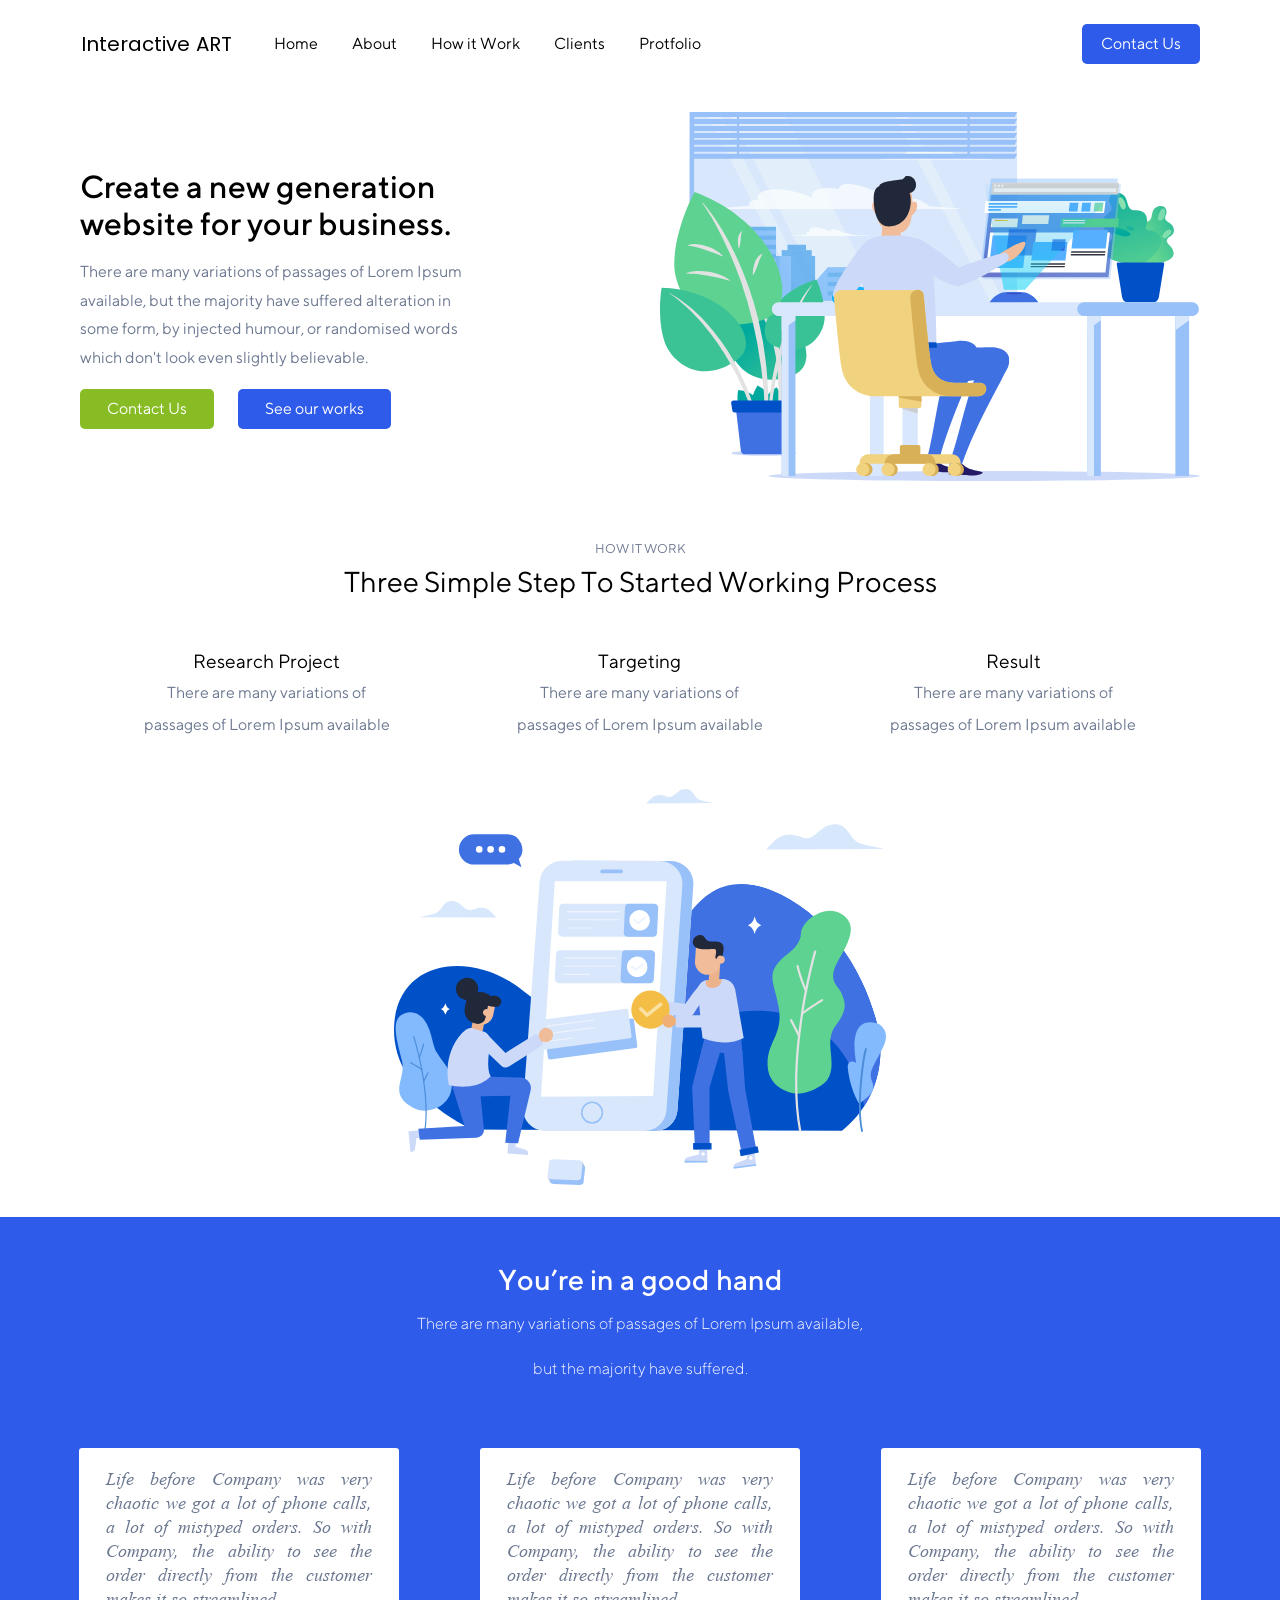
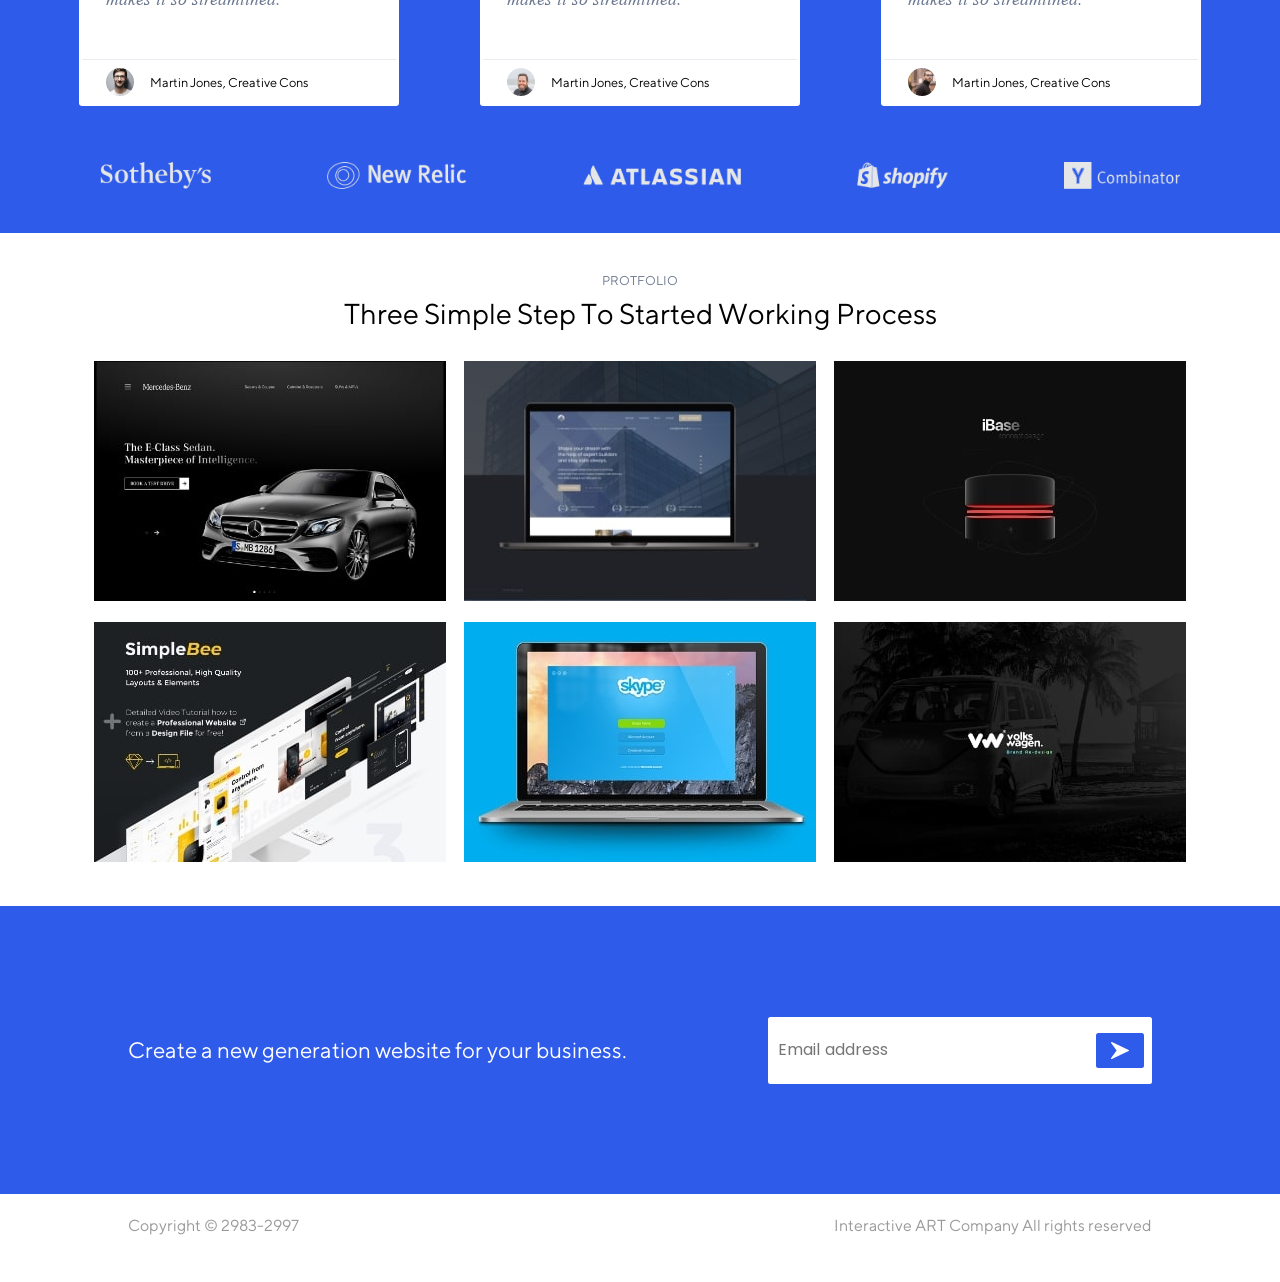
==== commit e807b85a: "Bottom Main Done" ====
--- a/index/index.html
+++ b/index/index.html
@@ -65,7 +65,7 @@
     <main class="mainmain">
         <main class="How_itWork_container_mainmain">
 
-            <div class="maintile_howitWork">
+            <div class="maintile_container">
                 <div class="minmmal_tilte">HOW IT WORK</div>
                 <div class="indetailtitle_container">Three Simple Step To Started Working Process</div>
             </div>
@@ -175,10 +175,11 @@
 
                 </a>
             </main>
+
         </main> 
 
         <main class="protfolio_container_mainmain">
-            <main class="title_protfolio_container_mainmain">
+            <main class="maintile_container">
                 <div class="minmmal_tilte">PROTFOLIO</div>
                 <div class="indetailtitle_container">Three Simple Step To Started Working Process</div>
             </main>
--- a/styles/mainstyle.css
+++ b/styles/mainstyle.css
@@ -3,7 +3,7 @@
     display: flex;
     flex-direction: column;
     align-items: center;
-
+    margin-bottom: 2rem;
 }
 
 
@@ -13,10 +13,11 @@
     gap:3rem;
     width:100%;
     padding: 0px  5rem;
-}
-
-
-.maintile_howitWork{
+    align-items: center;
+}
+
+
+.maintile_container{
     width: 100%;
     display: flex;
     flex-direction: column;
@@ -186,26 +187,18 @@
 
 
 
+
 .protfolio_container_mainmain{
     display: flex;
     flex-direction: column;
     width: 100%;
     align-items: center;
-    justify-content: space-between;
     gap: 2rem;
 }
 
-
-.title_protfolio_container_mainmain{
-    width: 100%;
-    display: flex;
-    flex-direction: column;
-    align-items: center;
-    justify-content: space-between;
-    line-height: 2rem;
-}
-
-
+/* .maintile_container{
+
+} */
 
 
 /* .minmmal_tilte{
@@ -222,9 +215,11 @@
     flex-wrap: wrap;
     flex-direction: row;
     width: 100%;
-    padding: 0 10rem;
-    justify-content: space-between ;
-    line-height: 5rem;
+    padding: 0 5rem;
+    justify-content: space-evenly ;
+    margin: auto auto;
+    row-gap: 1rem;
+    column-gap: 0.2rem;
     
  }
 
--- a/styles/Header_Responsivebility.css
+++ b/styles/Header_Responsivebility.css
@@ -100,4 +100,8 @@
     .nav_header{
         flex-direction: column-reverse;
     }
+    .details_container_header>div:nth-child(2){
+
+        width: 100%;
+    }
 }
--- a/styles/Main_Responsivebility.css
+++ b/styles/Main_Responsivebility.css
@@ -17,6 +17,12 @@
     #image_howit{
         max-width: 100%;
     }
+    .sampleImages_container>div{
+        width: 70%;
+    }
+    .sampleImages_container>div img{
+        width: 100%;
+    }
 
 }
 
@@ -32,19 +38,21 @@
     .protfolio_container_mainmain{
         padding: 0px 1rem;
     }
-
+    .sampleImages_container>div{
+        width: 100%;
+    }
 
 }
 
 @media only screen and (max-width: 576px) {
 
     .minmmal_tilte{
-        font-size: 0.75rem;
+        font-size: 0.65rem;
     }
     .indetailtitle_container{
         font-size: 1.5rem;
     }
-    .maintile_howitWork{
+    .maintile_container{
         width: 90%;
     }
     .ourgoalText_container>div:nth-child(1){
@@ -60,6 +68,9 @@
         flex-direction: column;
         align-items: center;
     }
+    .sampleImages_container{
+        padding: 0 5%;
+    }
 }
 @media only screen and (max-width: 320px) {
     .comment_text{
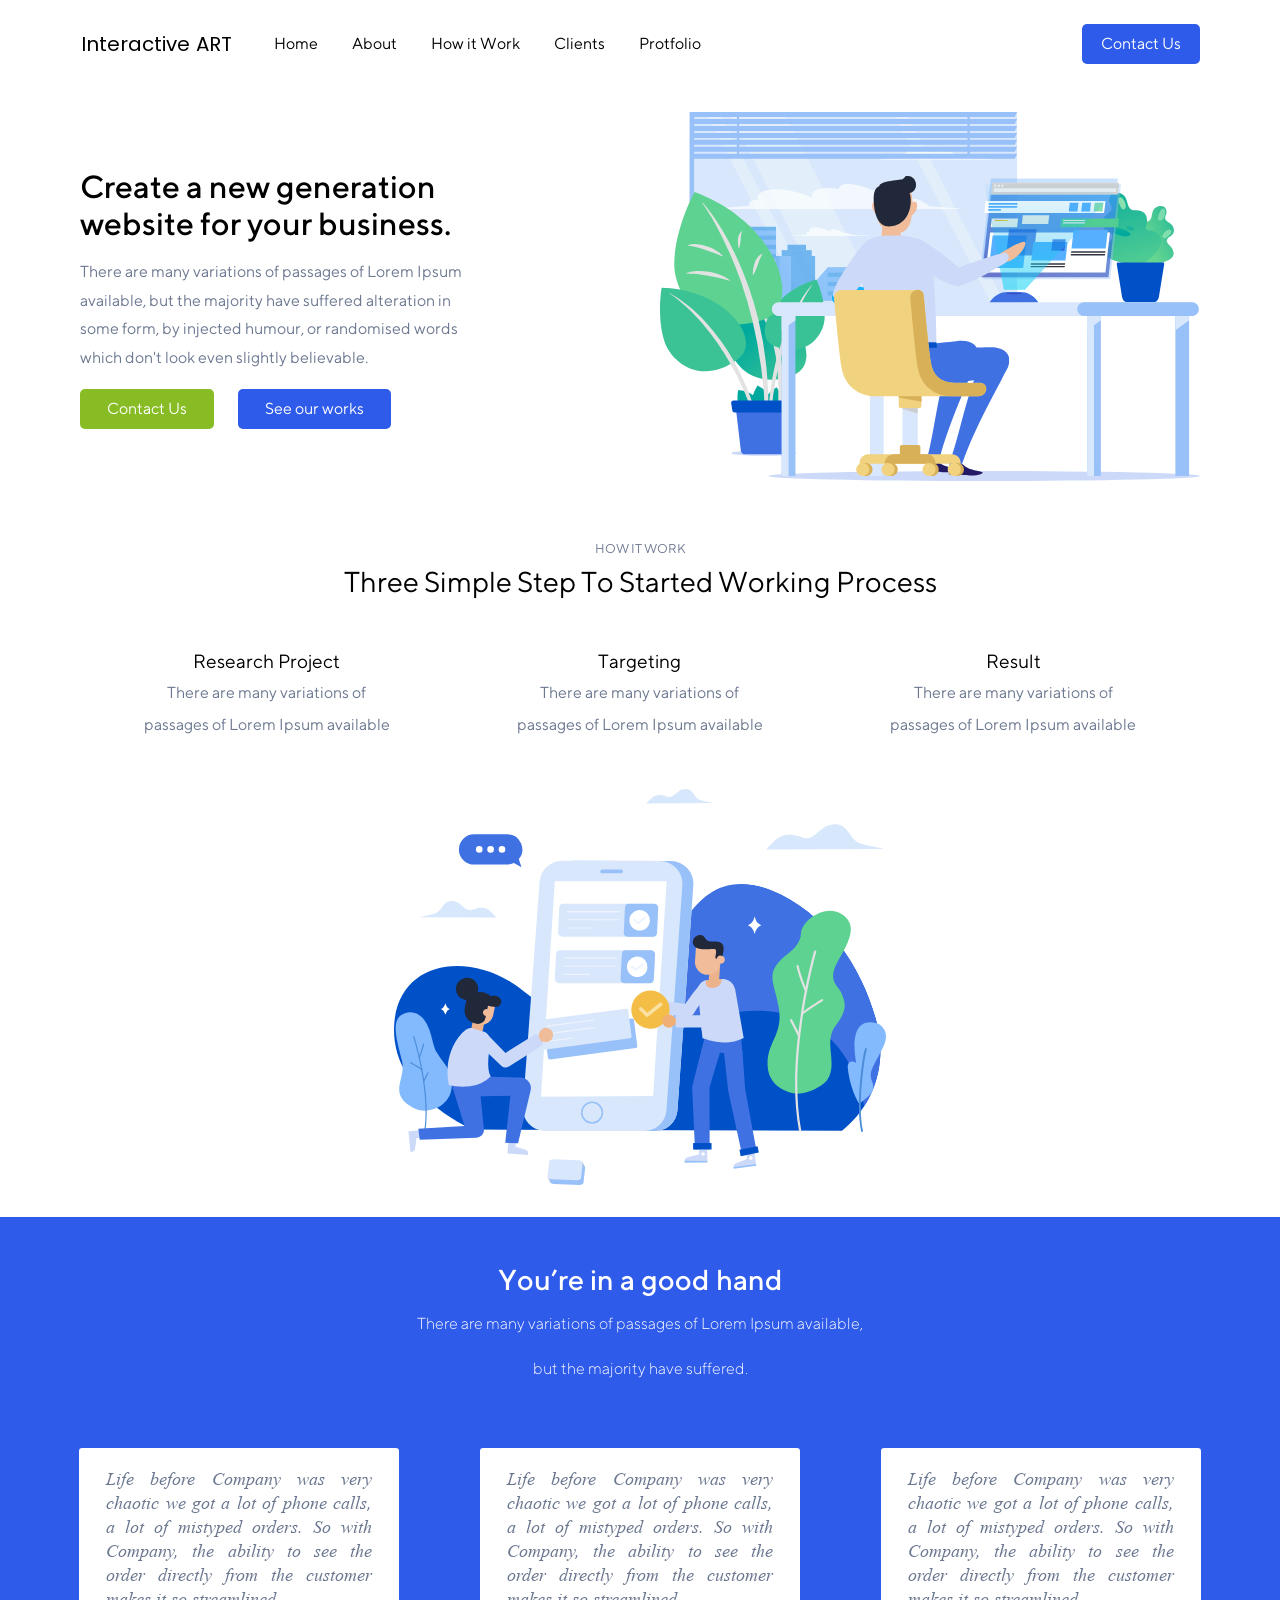
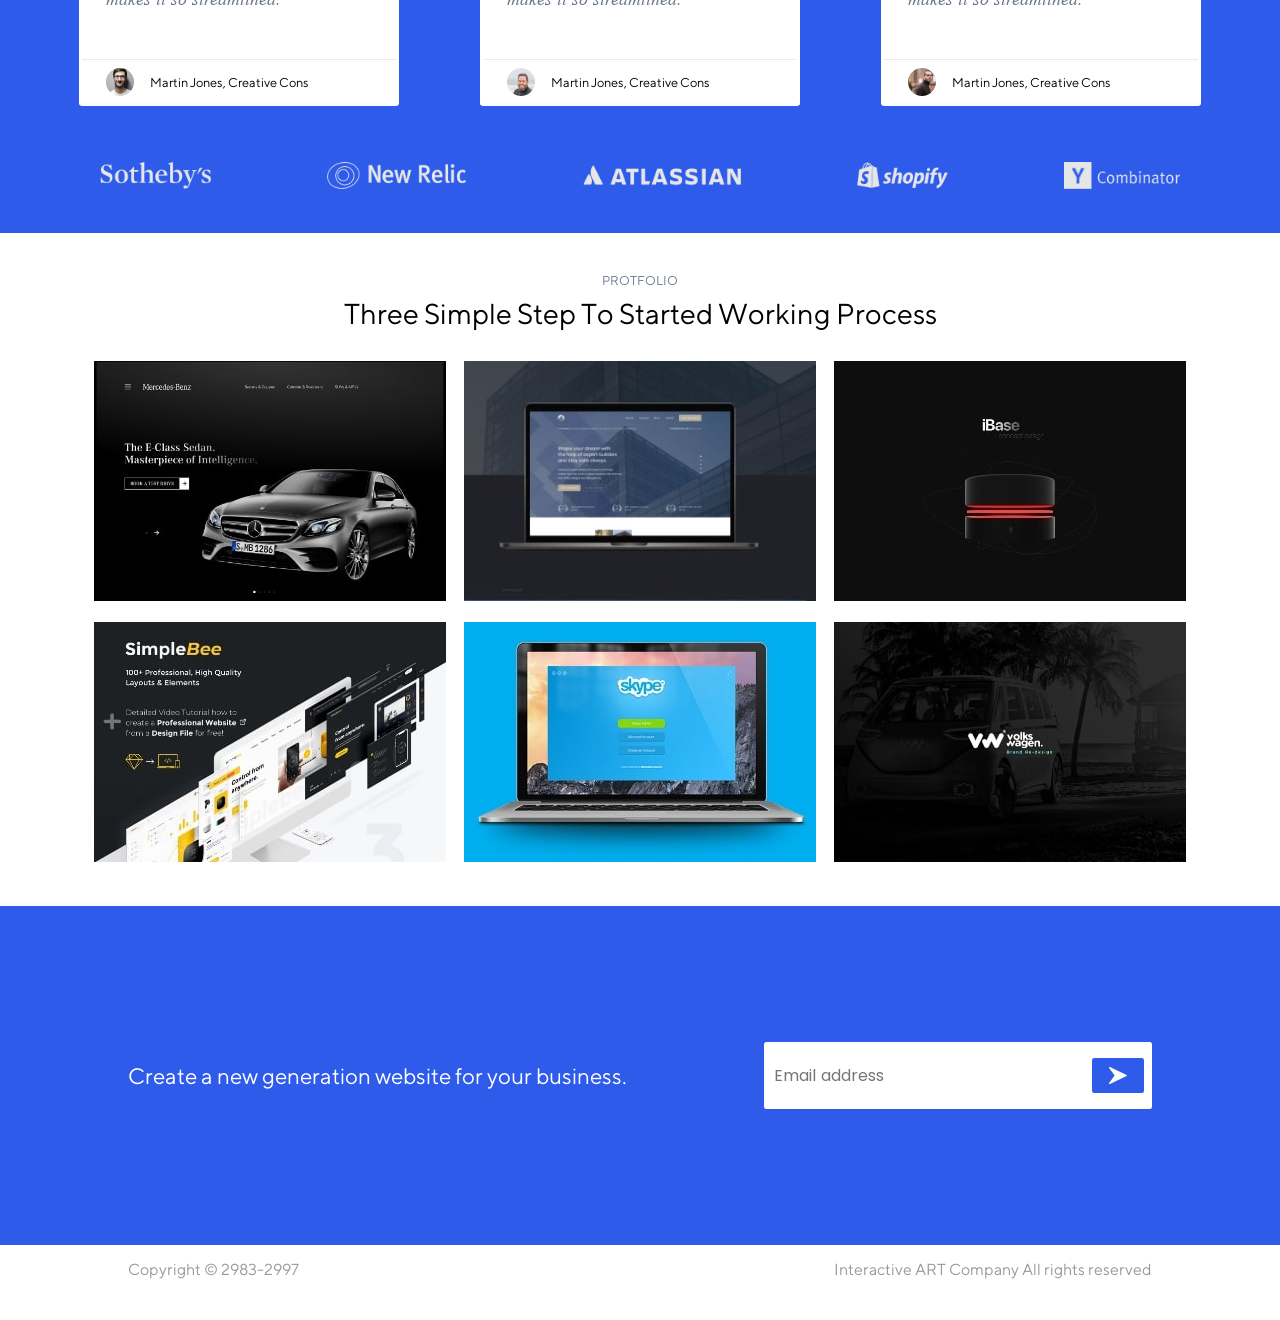
==== commit aa1e8ea6: "All 2part of Footer Done" ====
--- a/index/index.html
+++ b/index/index.html
@@ -14,6 +14,8 @@
     <link rel="stylesheet" href="../styles/TransationANDannimations.css">
     <link rel="stylesheet" href="../styles/Header_Responsivebility.css">
     <link rel="stylesheet" href="../styles/Main_Responsivebility.css">
+    <link rel="stylesheet" href="../styles/Footer_Responsivebility.css">
+
 
 
     <link rel="icon" href="../images/fav_icon.png">
--- a/styles/footerstyle.css
+++ b/styles/footerstyle.css
@@ -8,15 +8,16 @@
     flex-direction: row;
     align-items: center;
     justify-content: space-between;
-    padding: 0 8rem;
+    padding: 8.5rem 8rem;
+    gap : 3px;
     background-color: var(--sea_blue);
-    height: 18rem;
 }
 
 .label_sendemail_container{
     font-family: "TTNorms_Regular";
     font-size: 1.4rem;
     color: white;
+    text-align: center;
 }
 
 .sendemail_box_container{
@@ -26,26 +27,26 @@
     justify-content: space-between;
     padding: 1rem 0.5rem;
     border-radius: 2.5px;
+    max-width: 100%;
 }
 .emailbox{
     outline: none;
     border: none;
     font-family: "Pop_ins";
+    max-width: 100%;
 }
 .emailbox::placeholder{
     font-family: "Pop_ins";
 }
 .button_reset_container{
-    height: 2.2rem;
-    width: 3rem;
+    position: relative;
 }
 .button_class{
-    height: 2.2rem;
-    width: 3rem;
+    padding: 0.5rem 1rem;
     display: flex;
     justify-content: center;
     align-items: center;
-    position: absolute;
+    /* position: absolute; */
     border: 1px solid transparent;
     border-radius: 2.5px;
     background-color: var(--sea_blue);
@@ -53,14 +54,13 @@
 }
 
 .copy_right_details_container{
-    width: 100%;
+    margin: 1rem auto;
+    width: 80%;
     display: flex;
     flex-direction: row;
     justify-content: space-between;
     align-items: center;
-    padding: 0 8rem;
-    height: 4rem;
-
+    text-align: center;
 }
 .copy_right_details_container>a{
     color: black;
--- a/styles/Footer_Responsivebility.css
+++ b/styles/Footer_Responsivebility.css
@@ -0,0 +1,64 @@
+@media only screen and (max-width: 1200px) {
+    .send_email_container_mainfooter{
+        padding: 7.5rem 6rem;
+
+    }
+    
+}
+
+@media only screen and (max-width: 992px) {
+    .send_email_container_mainfooter{
+        flex-direction: column;
+        padding: 5rem 5px;
+        row-gap: 2.5rem;
+        
+    }
+}
+
+@media only screen and (max-width: 768px) {
+
+}
+
+@media only screen and (max-width: 650px) {
+    .copy_right_details_container{
+        flex-direction: column-reverse;
+        width: 100%;
+        gap: 1rem;  
+    }
+}
+
+@media only screen and (max-width: 576px) {
+
+}
+@media only screen and (max-width: 390px) {
+    .copy_right_details_container>a{
+        font-size: 0.8rem;
+    }
+    .emailbox{
+        font-size: 1rem;
+    }
+    .sendemail_box_container{
+        padding: 0.5rem 0.5rem;
+    }
+}
+@media only screen and (max-width: 350px) {
+    .copy_right_details_container>a{
+        font-size: 0.8rem;
+    }
+
+}
+@media only screen and (max-width: 320px) {
+    .sendemail_box_container{
+        flex-direction: column;
+        justify-content: center;
+        align-items: center;
+        gap: 1rem;
+    }
+    .button_reset_container{
+        width: 100%;
+    }
+    .button_class{
+        width: 100%;
+    }
+
+}
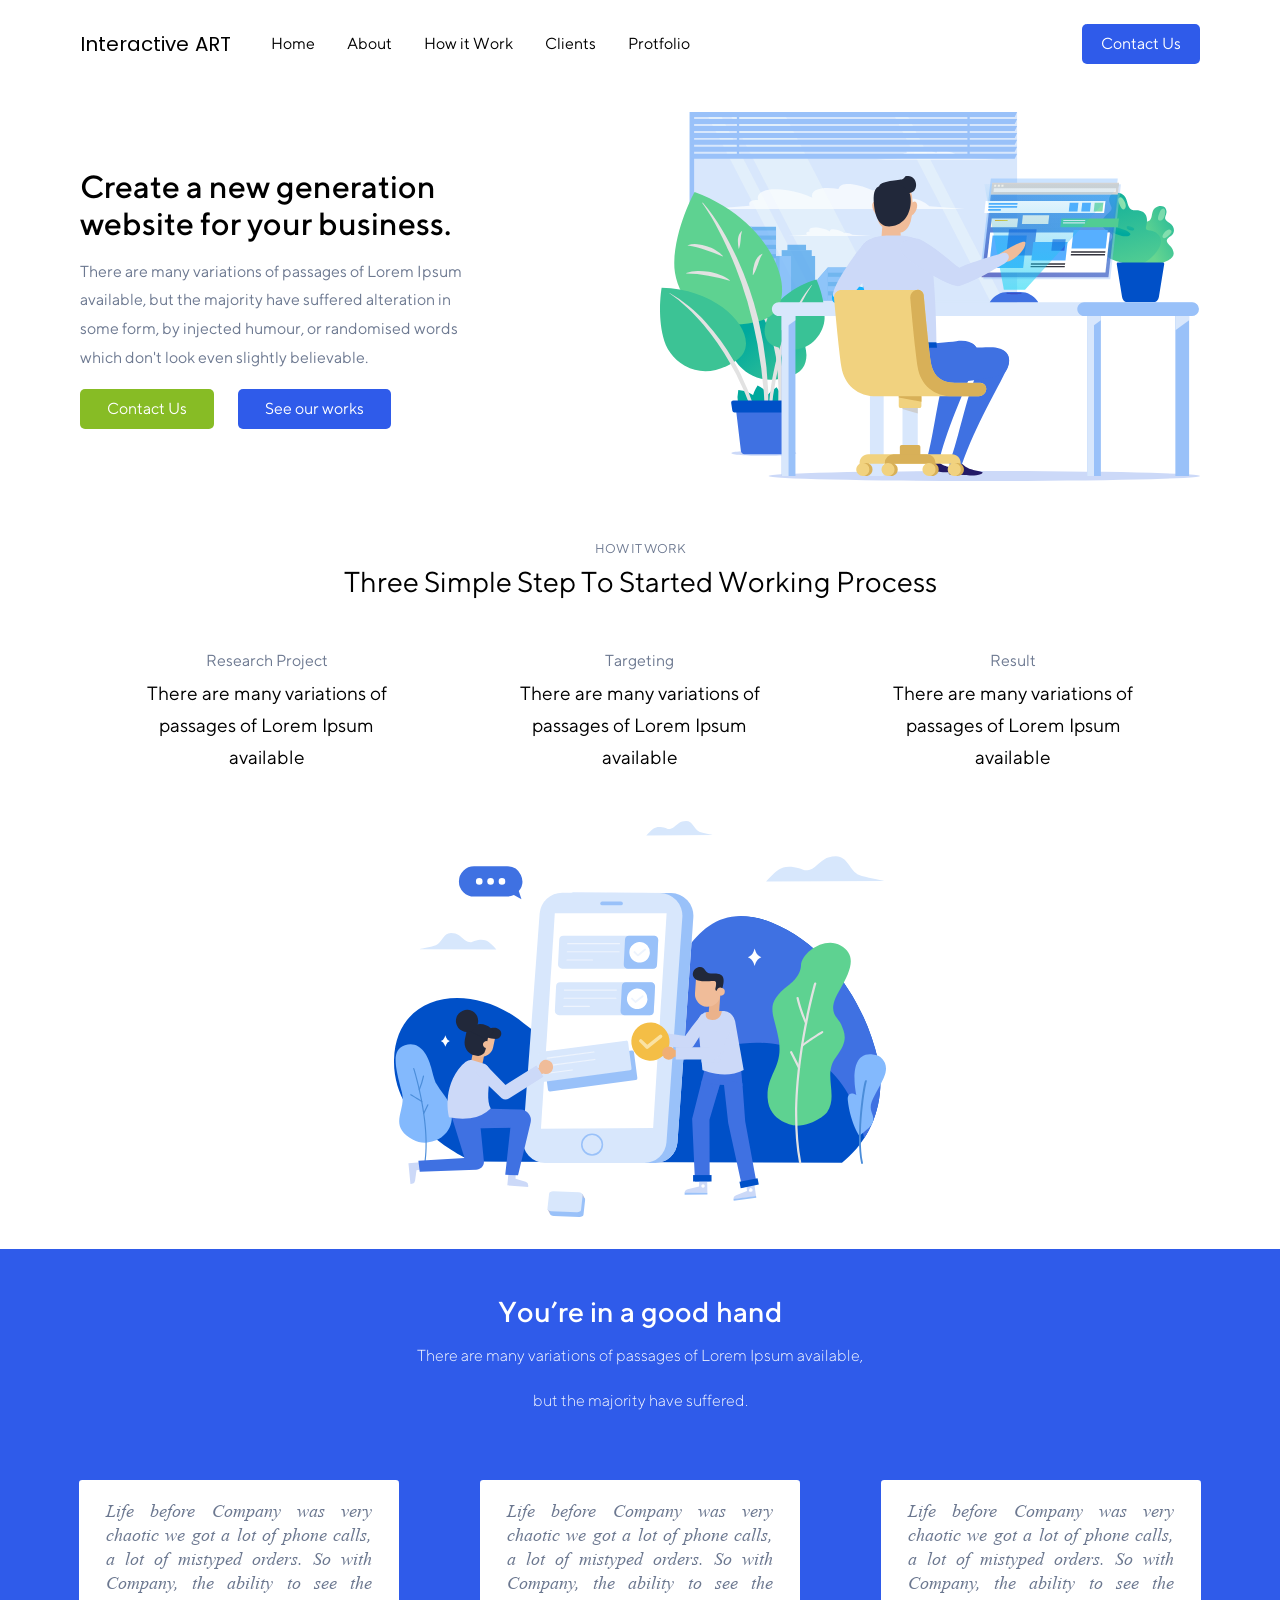
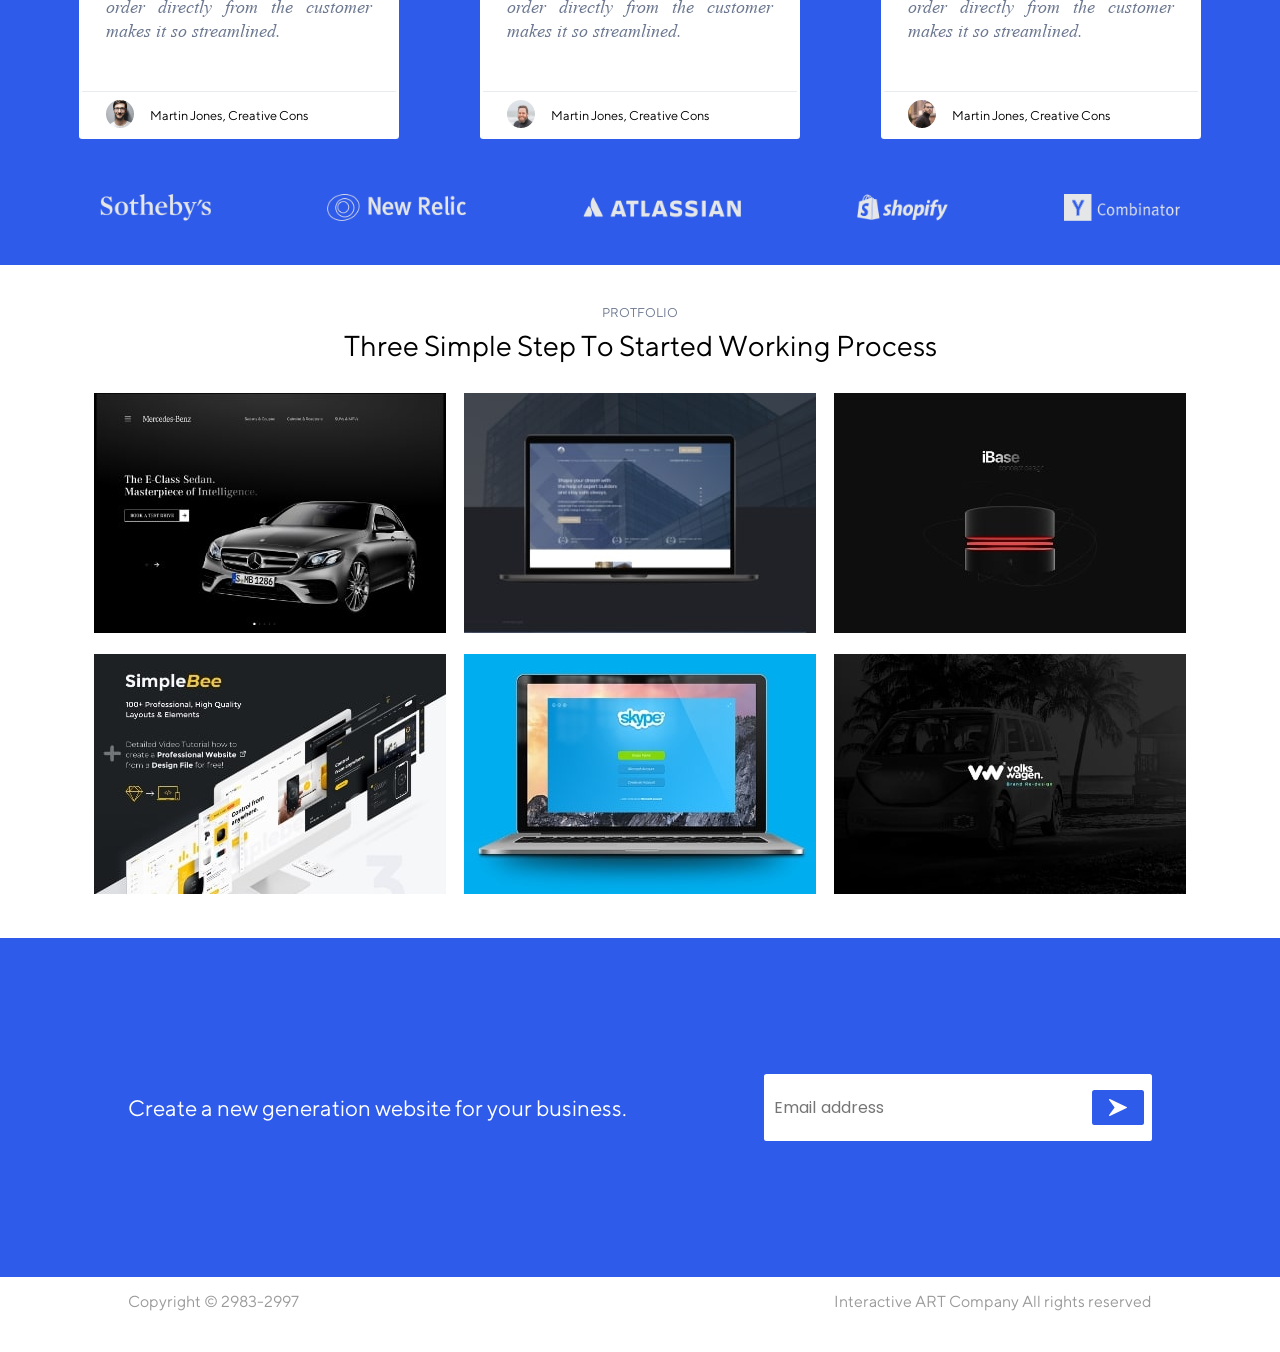
==== commit 3aed5fe1: "Debug TransAndAnim + Responsive" ====
--- a/index/index.html
+++ b/index/index.html
@@ -24,13 +24,26 @@
     <header class="mainheader">
         <header class="nav_header none_selectionabe">
             <nav class="nav_container_mainheader">
-                <a href="#">Interactive ART</a>
+
+                <a href="#">Interactive ART
+                    <div class="hover_box mainNav"></div>
+                </a>
                 <div>
-                    <a href="#">Home</a>
-                    <a href="#">About</a>
-                    <a href="#">How it Work</a>
-                    <a href="#">Clients</a>
-                    <a href="#">Protfolio</a>
+                    <a href="#">Home                 
+                           <div class="hover_box otherNav"></div>
+                    </a>
+                    <a href="#">About
+                        <div class="hover_box otherNav"></div>
+                    </a>
+                    <a href="#">How it Work
+                        <div class="hover_box otherNav"></div>
+                    </a>
+                    <a href="#">Clients
+                        <div class="hover_box otherNav"></div>
+                    </a>
+                    <a href="#">Protfolio
+                        <div class="hover_box otherNav"></div>
+                    </a>
                 </div>
             </nav>
             <a href="#">
@@ -74,18 +87,21 @@
 
             <div class="ourgoals_mainmain">
                 <div class="ourgoalText_container">
+                    <div class="hover_box goal_hover"></div>
                     <div>Research Project</div>
                     <div>There are many variations of 
                         passages of Lorem Ipsum available</div>
                 </div>
 
                 <div class="ourgoalText_container">
+                    <div class="hover_box goal_hover"></div>
                     <div>Targeting</div>
                     <div>There are many variations of 
                         passages of Lorem Ipsum available</div>
                 </div>
 
                 <div class="ourgoalText_container">
+                    <div class="hover_box goal_hover"></div>
                     <div>Result</div>
                     <div>There are many variations of 
                         passages of Lorem Ipsum available</div>
@@ -237,5 +253,10 @@
         </footer>
 
     </footer>
+
+
+
+    <!-- JavaScript کد رو اینجا وارد می‌کنیم -->
+    <script src="../script/app.js"></script>
 </body>
 </html>
--- a/styles/root.css
+++ b/styles/root.css
@@ -34,4 +34,10 @@
 }
 img{
     user-select: none;
+}
+.hover_box{
+    position: absolute;
+    opacity: 0;
+    background-color: #E3F2FD;
+    z-index: -1;
 }
--- a/styles/headerstyle.css
+++ b/styles/headerstyle.css
@@ -26,12 +26,23 @@
     align-items: center;
     gap: 2.5rem;
 }
+.nav_container_mainheader a{
+    position: relative;
+}
+
+.hover_box.mainNav{
+    top:-15px;
+    bottom: -15px;
+    left: -15px;
+    right: -15px;
+    border-radius: 100px;
+    border: 1px solid transparent;
+}
 .nav_container_mainheader>a{
     font-family: "Pop_ins";
     font-size: 1.25rem;
     font-weight: 300;
-    border-radius: 100px;
-    border: 1px solid transparent;
+
 }
 .nav_container_mainheader>div{
     font-family: "TTNorms_Regular";
@@ -41,14 +52,23 @@
     gap: 2rem;
 }
 .nav_container_mainheader>div>*{
+
+}
+
+.nav_header>a{
+    height: 100% !important;
+}
+
+.hover_box.otherNav{
+    top:-10px;
+    bottom: -10px;
+    left: -10px;
+    right: -10px;
+    border-radius: 100px;
     border-radius: 10px;
     border: 1px solid transparent;
 }
 
-.nav_header>a{
-    height: 100% !important;
-
-}
 .connectUs_container_button_mainheader{
     color: var(--BUT_text_color);
     font-size: 1rem;
--- a/styles/mainstyle.css
+++ b/styles/mainstyle.css
@@ -56,6 +56,8 @@
     flex-direction: column;
     align-items: center;
     line-height: 2rem;
+    position: relative;
+    text-align: center;
 }
 
 .ourgoalText_container>div:nth-child(odd){
@@ -69,6 +71,13 @@
     color: var(--the_gray);
     font-family: "TTNorms_Regular";
     text-align: center;
+}
+.goal_hover{
+    top: -10px;
+    bottom: -10px;
+    left: -10px;
+    right: -10px;
+    border-radius: 10px;
 }
 .image_howit_container_mainmain{
     width: 100%;
--- a/styles/TransationANDannimations.css
+++ b/styles/TransationANDannimations.css
@@ -1,9 +1,9 @@
-/* @keyframes sendEmail {
+@keyframes sendEmail {
     0% {
         transform: translatex(0); 
     }
     100% {
-        transform: translatex(20vw); 
+        transform: translatex(150vw); 
     }
 }
 
@@ -72,25 +72,31 @@
     100%{
         scale:1;
     }
-} */
+} 
 
 
 /* Header Trans_Anim */
 
-/* .nav_container_mainheader a{
-    transition: background-color 250ms ease-out 100ms , color 250ms ease-out 0s;
-    padding: 0.5rem 1rem;
+.nav_container_mainheader a{
+    transition: color 200ms ease-out 0s;
 }
-.nav_container_mainheader  a:hover{
-    background-color: #E3F2FD;
+
+.hover_box{
+    transition: opacity 250ms ease-out 100ms , background-color 250ms ease-out 0s;
+}
+.nav_container_mainheader  a:hover .hover_box{
+    opacity: 1;
 }   
+.nav_container_mainheader  a:active .hover_box{
+    background-color: black;
+}    
 .nav_container_mainheader  a:active{
-    background-color: black;
     color: #FFC107;
+}
 
-}    */
 /*button click*/
-/* .connectUs_container_button_mainheader , .buttonSet_header>a{
+
+.connectUs_container_button_mainheader , .buttonSet_header>a{
     transition: all 250ms ease 0s;
 
 }
@@ -103,25 +109,28 @@
 .connectUs_container_button_mainheader:active , .buttonSet_header>a:active{ 
     background-color: black !important; 
     color: #FFC107;
-} */
+}
 
 
 
 /*Main Trans_Anim*/
-/* .ourgoalText_container{
+.ourgoalText_container{
     transition: background-color 250ms ease-out 100ms;  
 }
+.ourgoalText_container:hover .hover_box{
+    background-color: #E3F2FD;
+    opacity: 1;
+}
 .ourgoalText_container:hover{
-    background-color: #E3F2FD;
-    border-radius: 10px;
     animation: bell_Ring 100ms ease 110ms infinite alternate;
 }
+
 .sponsorsicon_image:hover{
     animation: bell_Ring 100ms ease 110ms infinite alternate;
-} */
+} 
 
 /*Footer Trans_Anim*/
-/* .copy_right_details_container>a{
+.copy_right_details_container>a{
     transition: opacity 300ms ease 200ms;
 }
 .copy_right_details_container>a:hover{
@@ -136,16 +145,17 @@
 .sendemail_box_container .button_class{
     transition: background-color 100ms ease-out;
 }
-.sendemail_box_container .button_class:active{
-    position: absolute;
+.sendemail_box_container .button_class.active{
+    top: 0;
+    bottom: 0;
     background-color: #64DD17;
     animation: sendEmail 2s ease-in-out forwards 100ms;
-} */
+}
 
 
 /*startAnim*/
 
-/* .sampleImage {
+.sampleImage {
     animation: sampleImageANIM 1s ease 40ms 1  forwards;
 }
 .pin_comments_box{
@@ -164,4 +174,4 @@
 }
 .nav_header{
     animation: navAnim 1.5s ease 40ms 1 forwards;
-} */+}
--- a/styles/Header_Responsivebility.css
+++ b/styles/Header_Responsivebility.css
@@ -99,6 +99,7 @@
 @media only screen and (max-width: 320px) {
     .nav_header{
         flex-direction: column-reverse;
+        gap: 1rem;
     }
     .details_container_header>div:nth-child(2){
 
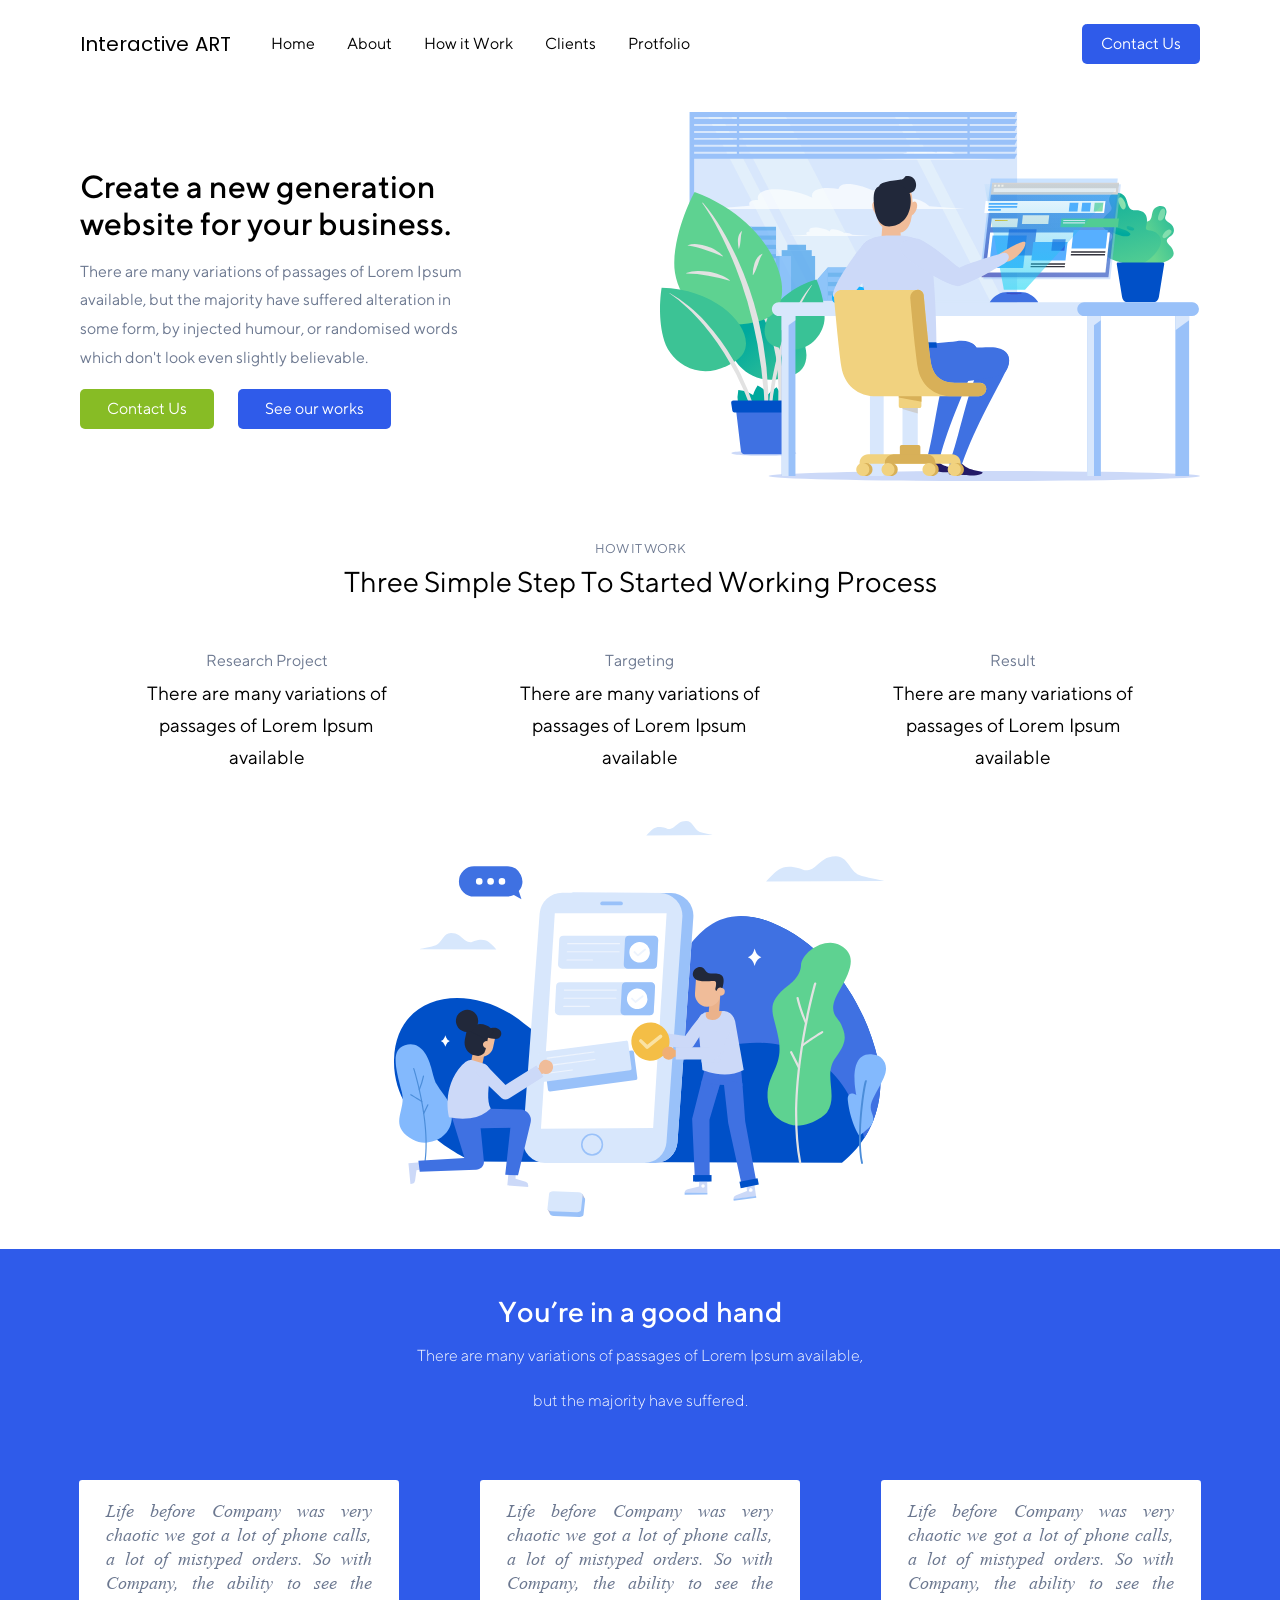
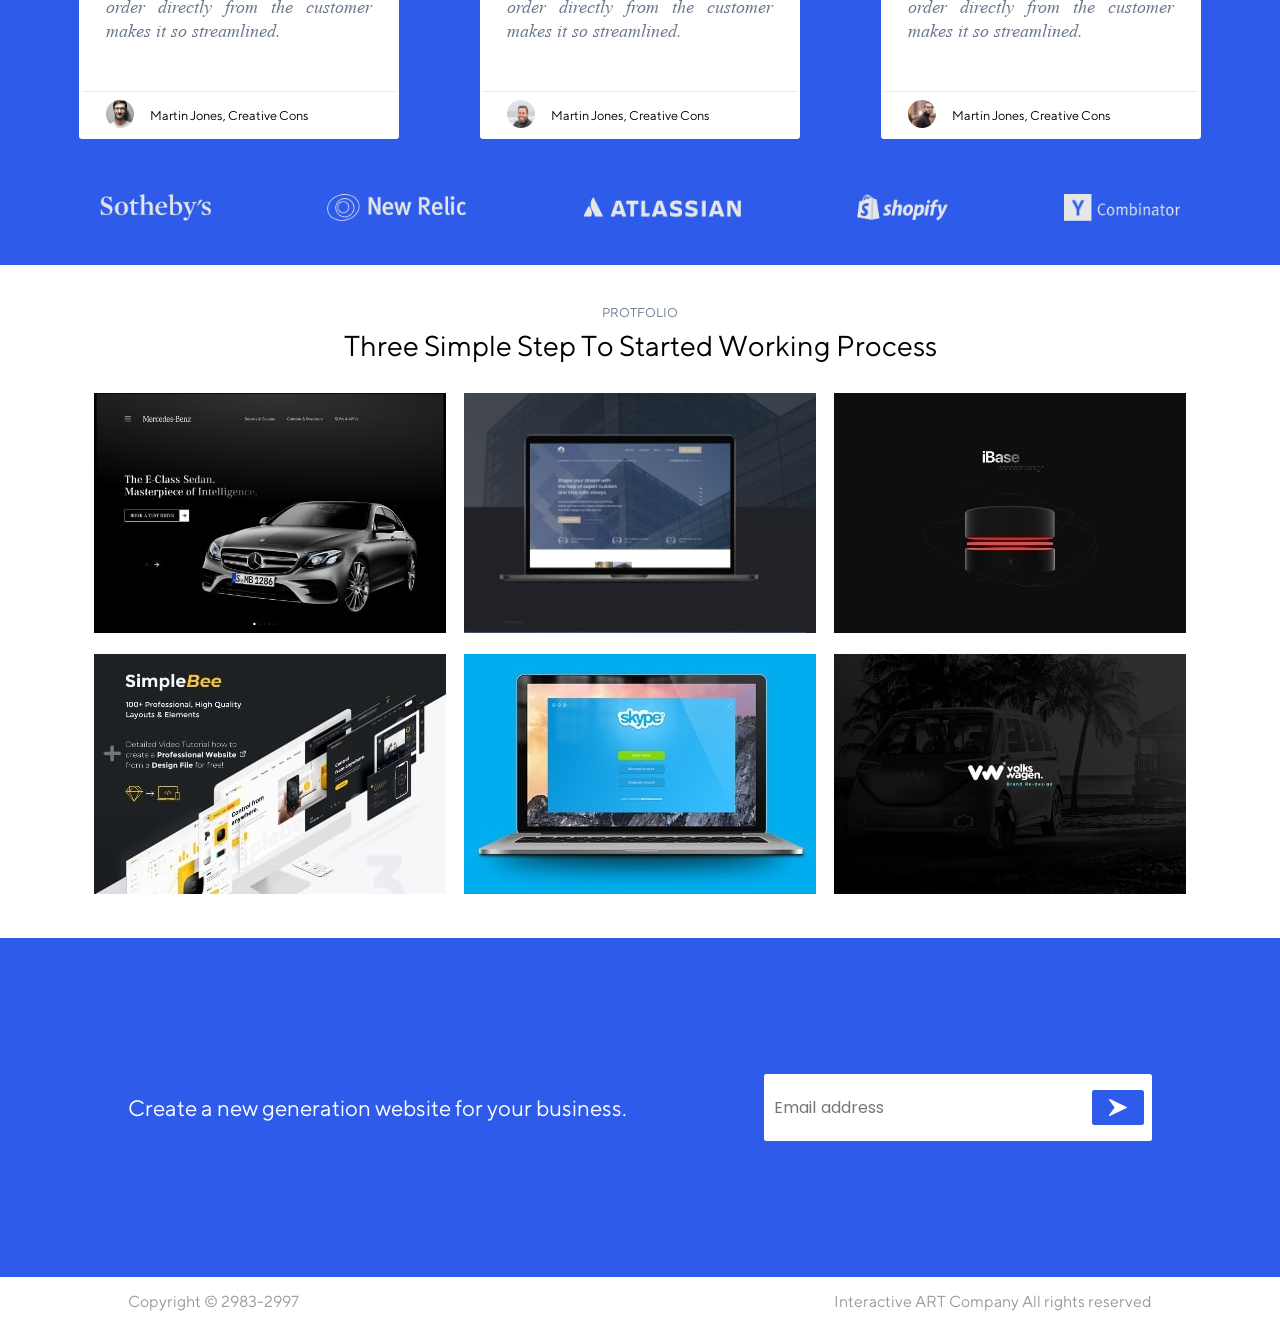
==== commit 23eab756: "Add sidebar" ====
--- a/index/index.html
+++ b/index/index.html
@@ -21,10 +21,31 @@
     <link rel="icon" href="../images/fav_icon.png">
 </head>
 <body>
+    <div id="sildeBarMenu">
+        <a href="#" >
+            <nav class="closeOn">
+                <img src="../images/close_Menu.png" alt="CloseMenu">
+           </nav>
+        </a>
+        <a href="#">Home                 
+               <div class="hover_box otherNav2"></div>
+        </a>
+        <a href="#">About
+            <div class="hover_box otherNav2"></div>
+        </a>
+        <a href="#">How it Work
+            <div class="hover_box otherNav2"></div>
+        </a>
+        <a href="#">Clients
+            <div class="hover_box otherNav2"></div>
+        </a>
+        <a href="#">Protfolio
+            <div class="hover_box otherNav2"></div>
+        </a>
+    </div>
     <header class="mainheader">
         <header class="nav_header none_selectionabe">
             <nav class="nav_container_mainheader">
-
                 <a href="#">Interactive ART
                     <div class="hover_box mainNav"></div>
                 </a>
@@ -50,11 +71,8 @@
                 <nav class="connectUs_container_button_mainheader">
                      Contact Us
                 </nav>
-                <nav class="sildeBar_mainheader Menu openMenu">
+                <nav class="sildeBar_mainheader openMenu ">
                     <svg xmlns="http://www.w3.org/2000/svg"  viewBox="0 0 48 48" width="48px" height="48px"><linearGradient id="ULyvxr9k_jV3hToEf4Ujga" x1="12.066" x2="34.891" y1=".066" y2="22.891" gradientUnits="userSpaceOnUse"><stop offset=".237" stop-color="#3bc9f3"/><stop offset=".85" stop-color="#1591d8"/></linearGradient><path fill="url(#ULyvxr9k_jV3hToEf4Ujga)" d="M43,15H5c-1.1,0-2-0.9-2-2v-2c0-1.1,0.9-2,2-2h38c1.1,0,2,0.9,2,2v2C45,14.1,44.1,15,43,15z"/><linearGradient id="ULyvxr9k_jV3hToEf4Ujgb" x1="12.066" x2="34.891" y1="12.066" y2="34.891" gradientUnits="userSpaceOnUse"><stop offset=".237" stop-color="#3bc9f3"/><stop offset=".85" stop-color="#1591d8"/></linearGradient><path fill="url(#ULyvxr9k_jV3hToEf4Ujgb)" d="M43,27H5c-1.1,0-2-0.9-2-2v-2c0-1.1,0.9-2,2-2h38c1.1,0,2,0.9,2,2v2C45,26.1,44.1,27,43,27z"/><linearGradient id="ULyvxr9k_jV3hToEf4Ujgc" x1="12.066" x2="34.891" y1="24.066" y2="46.891" gradientUnits="userSpaceOnUse"><stop offset=".237" stop-color="#3bc9f3"/><stop offset=".85" stop-color="#1591d8"/></linearGradient><path fill="url(#ULyvxr9k_jV3hToEf4Ujgc)" d="M43,39H5c-1.1,0-2-0.9-2-2v-2c0-1.1,0.9-2,2-2h38c1.1,0,2,0.9,2,2v2C45,38.1,44.1,39,43,39z"/></svg>
-               </nav>
-               <nav class="sildeBar_mainheader Menu closeMenu">
-                    
                </nav>
              </a>
         </header>
--- a/styles/root.css
+++ b/styles/root.css
@@ -16,7 +16,6 @@
 }
 
 body{
-    padding: 1.5rem 0;
     display: flex;
     flex-direction: column;
     width: 100%;
--- a/styles/headerstyle.css
+++ b/styles/headerstyle.css
@@ -6,11 +6,24 @@
     display: flex;
     flex-direction:column ;
     padding: 0px  5rem;
+    margin-top: 1.5rem;
     margin-bottom: 2.5rem;
     width: 100%;
     gap: 3rem;
 }
 
+#sildeBarMenu a:not(:nth-child(1))>div{
+    background-color: #45d7d7;
+}
+.otherNav2{
+    top:-10px;
+    bottom: -10px;
+    left: -10px;
+    right: 10px;
+    border-radius: 100px;
+    border-radius: 10px;
+    border: 1px solid transparent;
+}
 
 .nav_header{
     display: flex;      
@@ -26,8 +39,13 @@
     align-items: center;
     gap: 2.5rem;
 }
+#sildeBarMenu a:not(:nth-child(1)){
+    position: relative;
+    z-index: 0;
+}
 .nav_container_mainheader a{
     position: relative;
+    z-index: 10;
 }
 
 .hover_box.mainNav{
@@ -51,13 +69,12 @@
     flex-direction: row;
     gap: 2rem;
 }
-.nav_container_mainheader>div>*{
-
-}
 
 .nav_header>a{
     height: 100% !important;
 }
+
+
 
 .hover_box.otherNav{
     top:-10px;
@@ -81,11 +98,13 @@
 svg{
     width : 100%;
 }
-.Menu{
+.sildeBar_mainheader{
     display: none;
     height: 100%;
 }
-
+#sildeBarMenu{
+    display: none;
+}
 
 .description_container{
     display: flex;
@@ -144,3 +163,6 @@
 #image_header{
 
 }
+.closeOn{
+    display: none;
+}
--- a/styles/TransationANDannimations.css
+++ b/styles/TransationANDannimations.css
@@ -77,20 +77,20 @@
 
 /* Header Trans_Anim */
 
-.nav_container_mainheader a{
+.nav_container_mainheader a,#sildeBarMenu a:not(:nth-child(1)){
     transition: color 200ms ease-out 0s;
 }
 
 .hover_box{
     transition: opacity 250ms ease-out 100ms , background-color 250ms ease-out 0s;
 }
-.nav_container_mainheader  a:hover .hover_box{
+.nav_container_mainheader  a:hover .hover_box ,#sildeBarMenu a:not(:nth-child(1)):hover .hover_box{
     opacity: 1;
 }   
-.nav_container_mainheader  a:active .hover_box{
+.nav_container_mainheader  a:active .hover_box,#sildeBarMenu a:not(:nth-child(1)):active .hover_box{
     background-color: black;
 }    
-.nav_container_mainheader  a:active{
+.nav_container_mainheader  a:active,#sildeBarMenu a:not(:nth-child(1)):active{
     color: #FFC107;
 }
 
--- a/styles/Header_Responsivebility.css
+++ b/styles/Header_Responsivebility.css
@@ -66,25 +66,54 @@
     .nav_container_mainheader>a{
         font-size: 1rem;
     }
+    #sideBarMenu{
+        display: none !important;
+    }
+
 }
 
 @media only screen and (max-width: 576px) {
-
-
+    
+    #sildeBarMenu{
+        font-family: "Pop_ins";
+        padding: 1rem 0 0 1rem;
+        z-index:1;
+        display: none;
+        position: fixed;
+        line-height: normal;
+        justify-content: flex-start;
+        gap: 2rem;
+        border-radius: 3px;
+        font-size: 1.2rem;
+        background: aqua;
+        top: 0;
+        left: 0;
+        flex-direction: column;
+        height: 100%;
+        width: 80%;
+    }
+    .closeOn     img{
+        height: 100%;
+    }
+    .closeOn{
+        height: 2rem;
+    }
     .connectUs_container_button_mainheader{
         display: none;
     }
-    .Menu{
+    .sildeBar_mainheader{
         display: block;
     }
     .openMenu{
         width: 2rem;
     }
-    .closeMenu{
+
+
+    .nav_container_mainheader>div{
         display: none;
     }
-    .nav_container_mainheader>div{
-        display: none;
+    .nav_container_mainheader>div a{
+        
     }
     .mainheader{
         padding: 0 1rem;
@@ -105,4 +134,9 @@
 
         width: 100%;
     }
+}
+@media only screen and (max-width: 280px) {
+    #sildeBarMenu{
+        font-size: 1rem;
+    }
 }
